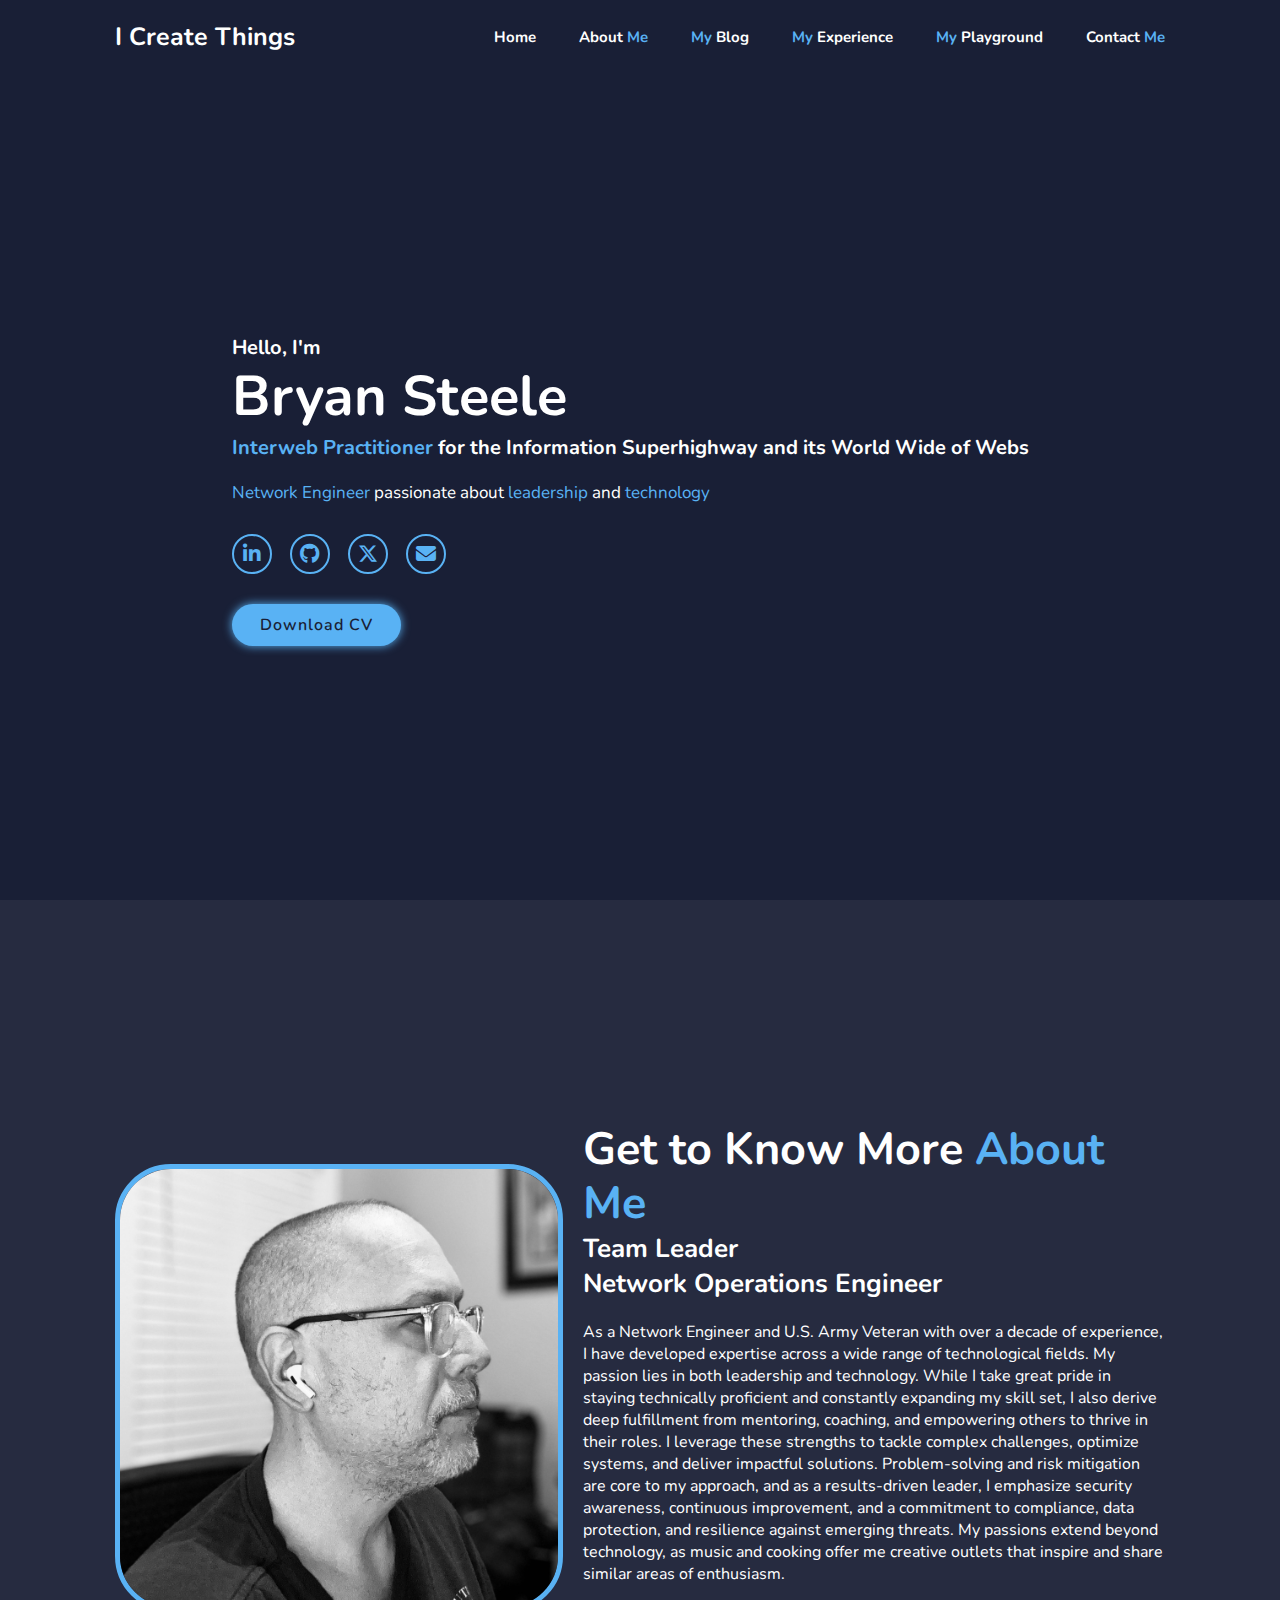
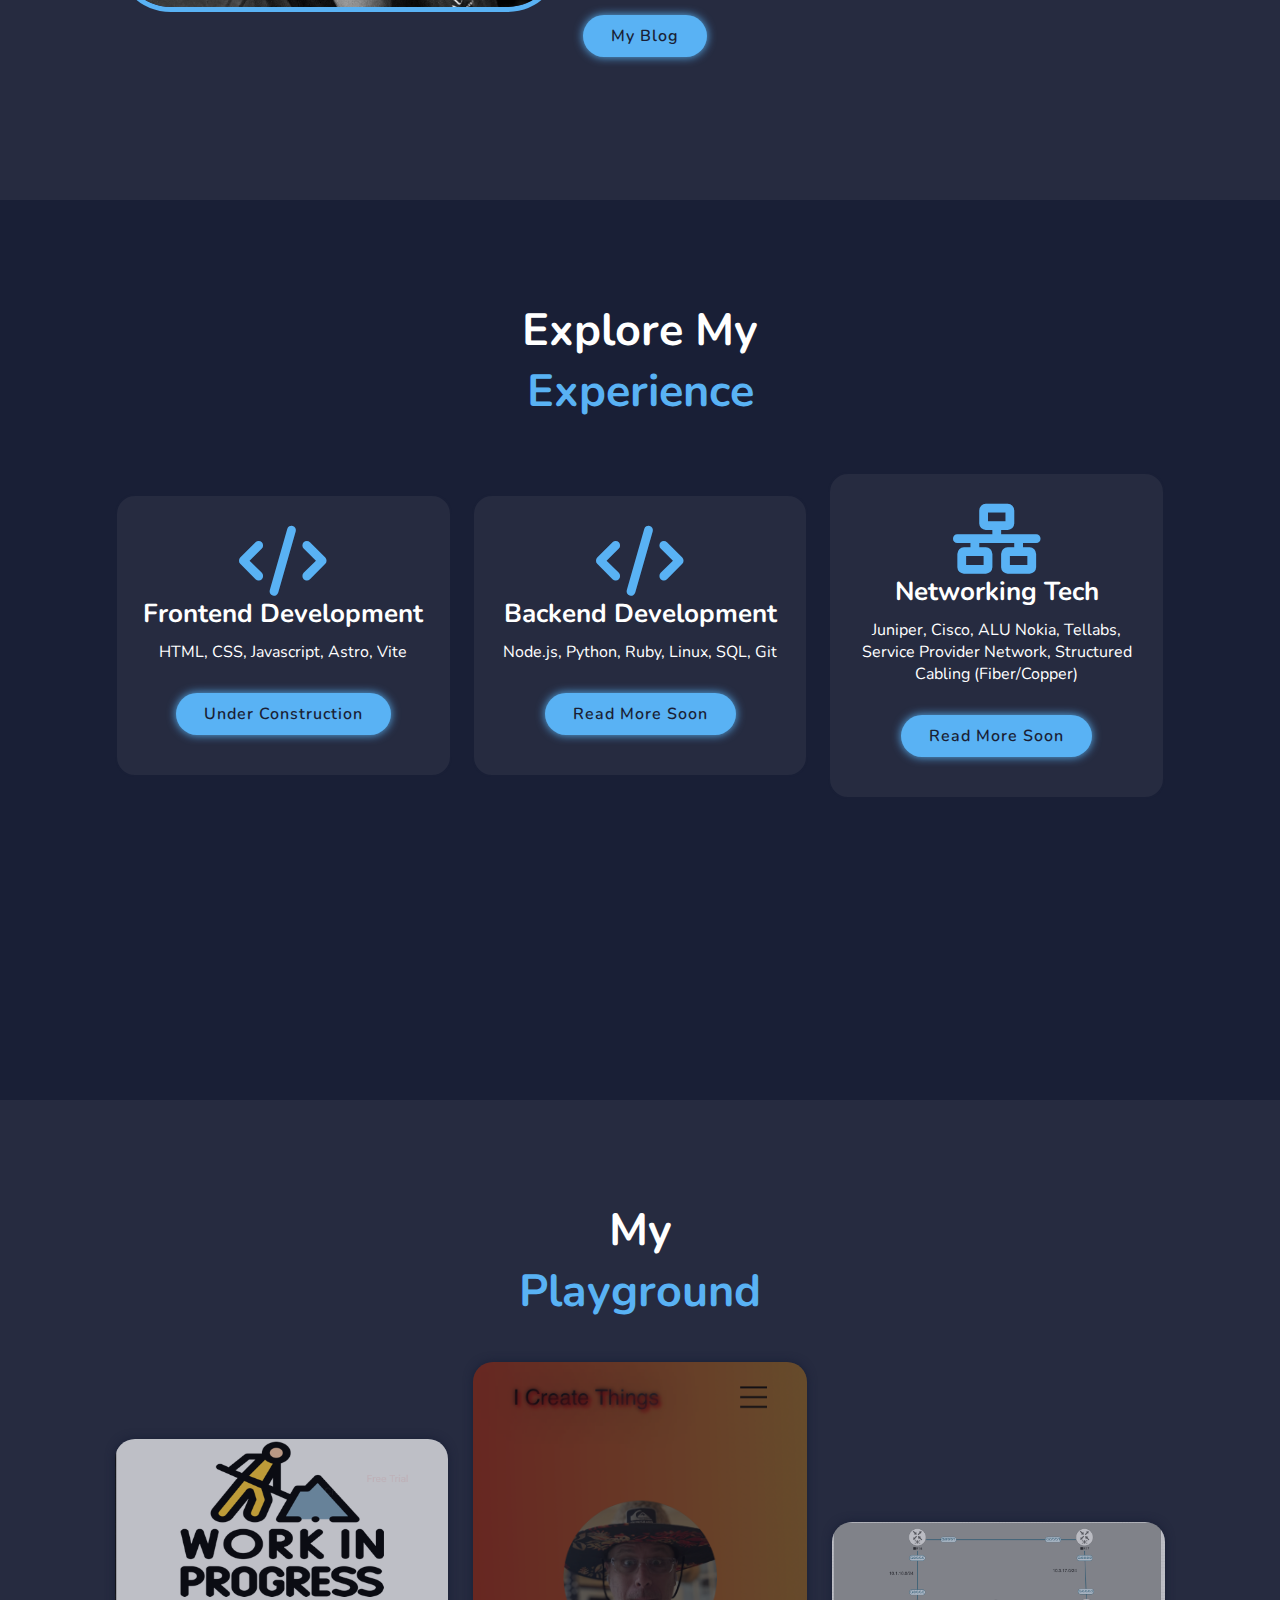
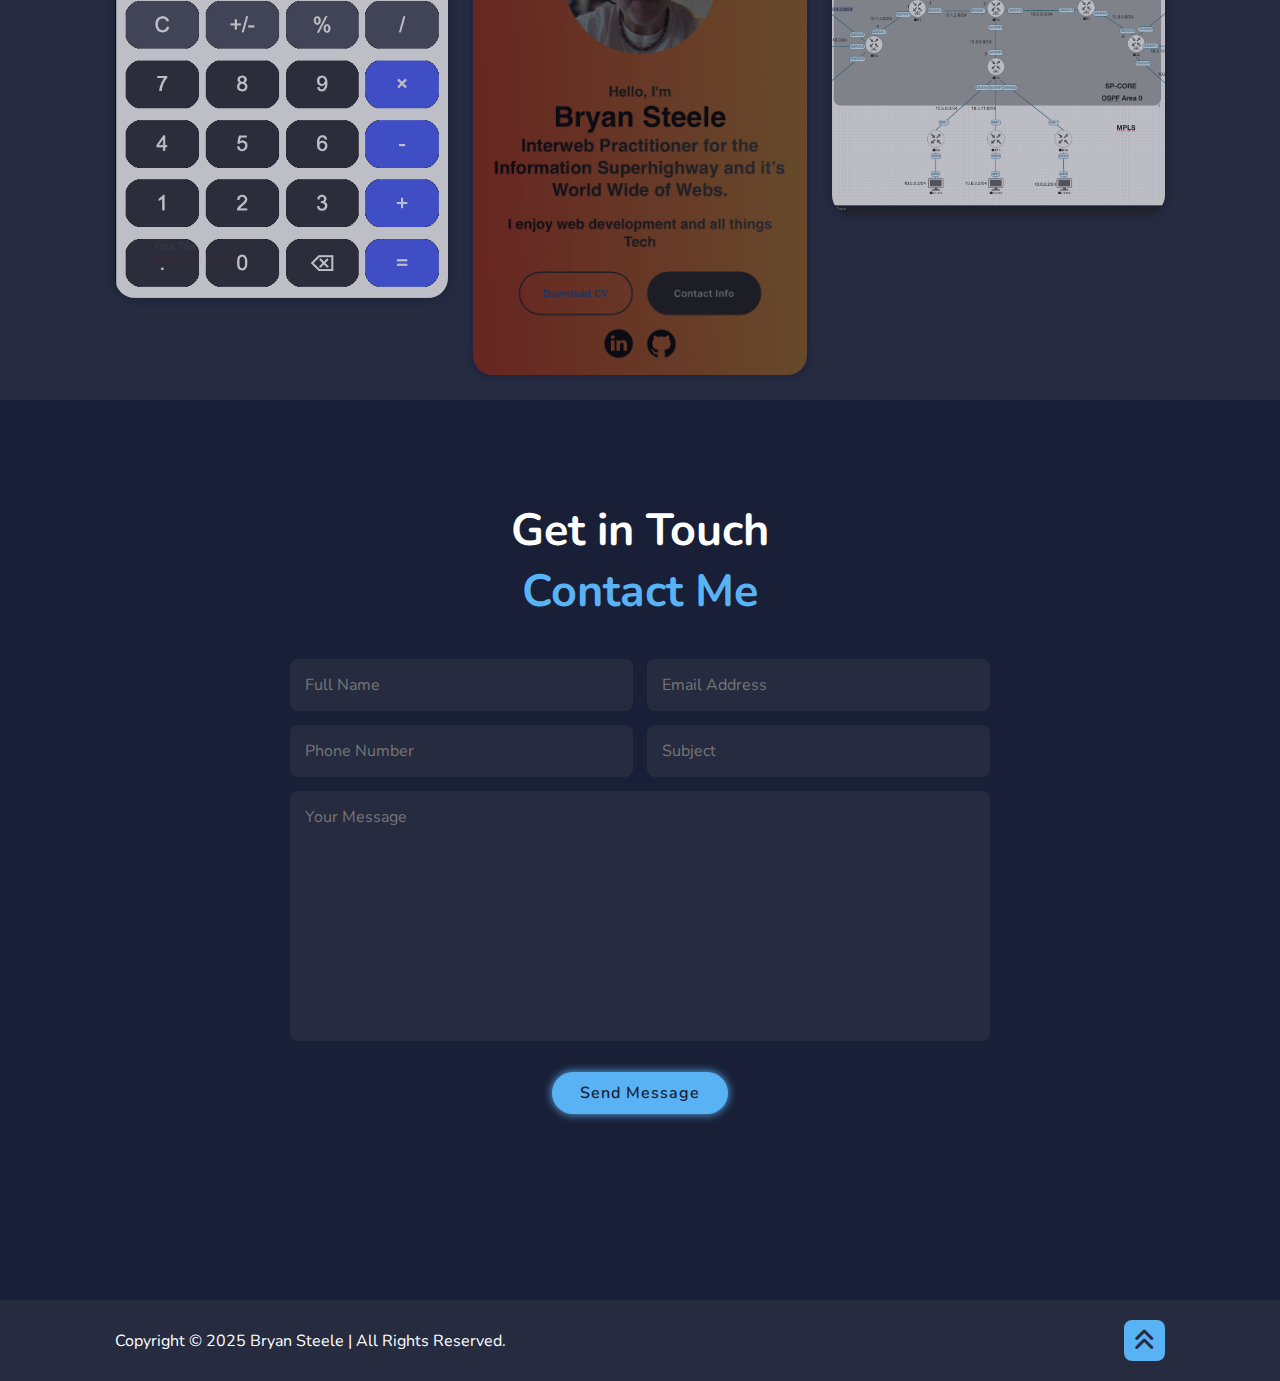
==== index.html @ 6d7fb59b "*" ====
<!DOCTYPE html>
<html lang="en">
  <head>
    <meta charset="UTF-8" />
    <meta name="viewport" content="width=device-width, initial-scale=1.0" />
    <title>Bryan Steele's Website</title>
    <link rel="stylesheet" href="style.css" />
    <link rel="stylesheet" href="https://cdnjs.cloudflare.com/ajax/libs/font-awesome/6.7.2/css/all.min.css" integrity="sha512-Evv84Mr4kqVGRNSgIGL/F/aIDqQb7xQ2vcrdIwxfjThSH8CSR7PBEakCr51Ck+w+/U6swU2Im1vVX0SVk9ABhg==" crossorigin="anonymous" referrerpolicy="no-referrer" />
  </head>

  <body>
    <!-- HEADER SECTION -->
    <header class="header">
      <a href="#" class="logo">I Create Things</a>

      <i class="fa-solid fa-bars" id="menu-icon"></i>

      <nav class="navbar">
        <a href="#home" class="active">Home</a>
        <a href="#about">About <span>Me</span></a>
        <a href="https://brysteele.com/blog"><span>My</span> Blog</a>
        <a href="#experience"><span>My</span> Experience</a>
        <a href="#project"><span>My</span> Playground</a>
        <a href="#contact">Contact <span>Me</span></a>
      </nav>
    </header>

    <!-- HOME SECTION DESIGN -->
    <section class="home" id="home">
      <div class="home-content">
        <h3>Hello, I'm</h3>
        <h1>Bryan Steele</h1>
        <h3><span>Interweb Practitioner</span> for the Information Superhighway and its World Wide of Webs</h3>
        <p>
          <span>Network Engineer</span> passionate about <span>leadership</span> and <span>technology</span
          ><!--, with a deep appreciation for <span class="multiple-text"></span>-->
        </p>

        <div class="social-media">
          <a href="https://www.linkedin.com/in/iambryansteele/"><i class="fa-brands fa-linkedin-in"></i></a>
          <a href="https://github.com/bryansteele/"><i class="fa-brands fa-github"></i></a>
          <a href="https://x.com/iambryansteele"><i class="fa-brands fa-x-twitter"></i></a>
          <a href="mailto:hello@brysteele.com"><i class="fa-solid fa-envelope"></i></a>
        </div>
        <a href="https://bryan2cv.netlify.app/assets/cv.pdf" class="btn" target="Bryan's Resume PDF">Download CV</a>
      </div>

      <div class="home-img">
        <img src="/assets/profile-pic.png" alt="" />
      </div>
    </section>

    <!-- ABOUT SECTION DESIGN -->
    <section class="about" id="about">
      <div class="about-img">
        <img src="/assets/about-pic.png" alt="" />
      </div>

      <div class="about-content">
        <h2 class="heading">Get to Know More <span>About Me</span></h2>
        <h3>Team Leader<br />Network Operations Engineer</h3>
        <p>As a Network Engineer and U.S. Army Veteran with over a decade of experience, I have developed expertise across a wide range of technological fields. My passion lies in both leadership and technology. While I take great pride in staying technically proficient and constantly expanding my skill set, I also derive deep fulfillment from mentoring, coaching, and empowering others to thrive in their roles. I leverage these strengths to tackle complex challenges, optimize systems, and deliver impactful solutions. Problem-solving and risk mitigation are core to my approach, and as a results-driven leader, I emphasize security awareness, continuous improvement, and a commitment to compliance, data protection, and resilience against emerging threats. My passions extend beyond technology, as music and cooking offer me creative outlets that inspire and share similar areas of enthusiasm.</p>
        <a href="https://brysteele.com/blog" target="b" class="btn">My Blog</a>
      </div>
    </section>

    <!-- EXPERIENCE SECTION -->
    <section class="experience" id="experience">
      <h2 class="heading">Explore My<br /><span>Experience</span></h2>

      <div class="experience-container">
        <div class="experience-box">
          <i class="fa-solid fa-code"></i>
          <h3>Frontend Development</h3>
          <p>HTML, CSS, Javascript, Astro, Vite</p>
          <a href="/pages/frontend.html" class="btn">Under Construction</a>
        </div>

        <div class="experience-box">
          <i class="fa-solid fa-code"></i>
          <h3>Backend Development</h3>
          <p>Node.js, Python, Ruby, Linux, SQL, Git</p>
          <a href="#" class="btn">Read More Soon</a>
        </div>

        <div class="experience-box">
          <i class="fa-solid fa-network-wired"></i>
          <h3>Networking Tech</h3>
          <p>Juniper, Cisco, ALU Nokia, Tellabs, Service Provider Network, Structured Cabling (Fiber/Copper)</p>
          <a href="https://www.linkedin.com/posts/iambryansteele_eveng-cisco-asr9k-activity-7298929834230009856-swyP?utm_source=share&utm_medium=member_desktop&rcm=ACoAACqLrXEBtkIvbQt96j1Z019Lc42cj8vH5Dw" class="btn">Read More Soon</a>
        </div>
      </div>
    </section>

    <!-- PROJECTS SECTION -->
    <section class="project" id="project">
      <h2 class="heading">My<br /><span>Playground</span></h2>

      <div class="project-container">
        <div class="project-box">
          <img src="/assets/project-1.png" alt="" />
          <div class="project-layer">
            <h4>Calculator</h4>
            <p><br />LIVE DEMO<br />Work is still in progress</p>
            <a href="https://bryanscalculator.netlify.app/" target="_blank"><i class="fa-solid fa-arrow-up-right-from-square"></i></a>
            <p><br />GITHUB</p>
            <a href="https://github.com/bryansteele/calculator" target="_blank"><i class="fa-solid fa-arrow-up-right-from-square"></i></a>
          </div>
        </div>

        <div class="project-box">
          <img src="/assets/project-2.png" alt="" />
          <div class="project-layer">
            <h4>Security Audit</h4>
            <p><br />Ficticious Toy Company</p>
            <!-- <a href="https://steeleportfolioexample.netlify.app/" target="_blank"><i class="fa-solid fa-arrow-up-right-from-square"></i></a> -->
            <p><br />GITHUB</p>
            <a href="https://github.com/bryansteele/security-audit-ficticious-company" target="_blank"><i class="fa-solid fa-arrow-up-right-from-square"></i></a>
          </div>
        </div>

        <div class="project-box">
          <img src="/assets/mpls.png" alt="" />
          <div class="project-layer">
            <h4>MPLS LAB</h4>
            <p><br />Building a Service Provider MPLS Lab with EVE-NG<br />BGP, MPLS, LDP, VPN, VRF <br />Cisco ASR9k, IOS-XR, Juniper MX</p>
            <!-- <a href="https://bryan2cv.netlify.app" target="_blank"><i class="fa-solid fa-arrow-up-right-from-square"></i></a> -->
            <p><br />Follow Progress on Linkedin</p>
            <a href="https://www.linkedin.com/posts/iambryansteele_eveng-cisco-asr9k-activity-7298929834230009856-swyP?utm_source=share&utm_medium=member_desktop&rcm=ACoAACqLrXEBtkIvbQt96j1Z019Lc42cj8vH5Dw" target="_blank"><i class="fa-solid fa-arrow-up-right-from-square"></i></a>
          </div>
        </div>
      </div>
    </section>

    <!-- CONTACT SECTION -->
    <section class="contact" id="contact">
      <h2 class="heading">Get in Touch<br /><span>Contact Me</span></h2>

      <form action="https://formsubmit.co/hello@brysteele.com" method="POST" enctype="multipart/form-data">
        <div class="input-box">
          <input type="text" name="name" placeholder="Full Name" required />
          <input type="email" name="email" placeholder="Email Address" required />
        </div>

        <div class="input-box">
          <input type="text" pattern="[0-9]+([-\,][0-9]+)?" name="number" placeholder="Phone Number" />
          <input type="text" name="_subject" placeholder="Subject" />
        </div>

        <input type="hidden" name="_template" value="table" />
        <input type="hidden" name="_next" value="https://brysteele.com/pages/thank-you.html" />
        <textarea type="text" name="message" id="" cols="30" rows="10" placeholder="Your Message"></textarea>
        <input type="submit" value="Send Message" class="btn" />
      </form>
    </section>

    <!-- FOOTER SECTION -->
    <footer class="footer">
      <div class="footer-text">
        <p>Copyright &copy; 2025 Bryan Steele | All Rights Reserved.</p>
      </div>

      <div class="footer-iconTop">
        <a href="#home"><i class="fa-solid fa-angles-up"></i></a>
      </div>
    </footer>

    <!-- SCROLL REVEAL -->
    <script src="https://unpkg.com/scrollreveal"></script>

    <!-- TYPED JS -->
    <script src="https://unpkg.com/typed.js@2.1.0/dist/typed.umd.js"></script>

    <!-- JS -->
    <script src="script.js"></script>
  </body>
</html>
---- style.css ----
@import url('https://fonts.googleapis.com/css2?family=Nunito:ital,wght@0,200..1000;1,200..1000&display=swap');

* {
  margin: 0;
  padding: 0;
  box-sizing: border-box;
  text-decoration: none;
  border: none;
  outline: none;
  scroll-behavior: smooth;
  font-family: 'Nunito', sans-serif;
}

:root {
  --bg-color: #191f36;
  --snd-bg-color: #262b40;
  --text-color: #fff;
  --main-color: #59b2f4;
}

html {
  font-size: 62.5%;
  overflow-x: hidden;
}

body {
  background: var(--bg-color);
  color: var(--text-color);
}

section {
  min-height: 100vh;
  padding: 10rem 9% 2rem;
}

.header {
  position: fixed;
  top: 0;
  left: 0;
  width: 100%;
  padding: 2rem 9%;
  background: var(--bg-color);
  display: flex;
  justify-content: space-between;
  align-items: center;
  z-index: 100;
}

.logo {
  font-size: 2.5rem;
  color: var(--text-color);
  font-weight: 700;
  cursor: default;
}

.navbar a {
  font-size: 1.5rem;
  color: var(--text-color);
  margin-left: 4rem;
  font-weight: 700;
}

.navbar a:hover,
.navbar a:focus-visible,
.navbar a.active {
  color: var(--text-color);
}

#menu-icon {
  font-size: 3.6rem;
  color: var(--text-color);
  display: none;
}

.home {
  display: flex;
  justify-content: center;
  align-items: center;
}

.home-content h1 {
  font-size: 5.6rem;
  font-weight: 700;
  line-height: 1.3;
}

.home-content h3 {
  font-size: 2rem;
  font-weight: 700;
  padding-right: 2rem;
}

.home-content h3:nth-of-type(2) {
  margin-bottom: 2rem;
}

span {
  color: var(--main-color);
}

.home-img img {
  width: 25vw;
  border-radius: 50%;
  animation: floatImage 4s ease-in-out infinite;
}

@keyframes floatImage {
  0% {
    transform: translateY(0);
  }
  50% {
    transform: translateY(-2.4rem);
  }
  100% {
    transform: translateY(0);
  }
}

.home-content p {
  font-size: 1.7rem;
}

.social-media a {
  display: inline-flex;
  justify-content: center;
  align-items: center;
  width: 4rem;
  height: 4rem;
  background: transparent;
  border: 0.2rem solid var(--main-color);
  border-radius: 50%;
  font-size: 2rem;
  color: var(--main-color);
  margin: 3rem 1.5rem 3rem 0;
  transition: 0.5s ease;
}

.social-media a:hover,
.social-media a:focus-visible {
  background: var(--main-color);
  color: var(--snd-bg-color);
  box-shadow: 0 0 1rem var(--main-color);
}

.btn {
  display: inline-block;
  padding: 1rem 2.8rem;
  background: var(--main-color);
  border-radius: 4rem;
  box-shadow: 0 0 1rem var(--main-color);
  font-size: 1.6rem;
  color: var(--bg-color);
  letter-spacing: 0.1rem;
  font-weight: 600;
  transition: 0.5s ease;
}

.btn:hover,
.btn:focus-visible {
  box-shadow: none;
}

.about {
  display: flex;
  justify-content: center;
  align-items: center;
  gap: 2rem;
  background: var(--snd-bg-color);
}

.about-img img {
  width: 35vw;
  border-radius: 12.5%;
  border: 5px solid var(--main-color);
}

.heading {
  text-align: center;
  font-size: 4.5rem;
}

.about-content h2 {
  text-align: left;
  line-height: 1.2;
}

.about-content h3 {
  font-size: 2.6rem;
}

.about-content p {
  font-size: 1.6rem;
  margin: 2rem 0 3rem;
}

.experience h2 {
  margin-bottom: 5rem;
}

.experience-container {
  display: flex;
  justify-content: center;
  align-items: center;
  flex-wrap: wrap;
  gap: 2rem;
}

.experience-container .experience-box {
  flex: 1 1 30rem;
  background: var(--snd-bg-color);
  padding: 3rem 2rem 4rem;
  border-radius: 2rem;
  text-align: center;
  border: 0.2rem solid var(--bg-color);
  transition: 0.5s ease;
}

.experience-container .experience-box:hover,
.experience-container .experience-box:focus-visible {
  border-color: var(--main-color);
  transform: scale(1.02);
}

.experience-box i {
  font-size: 7rem;
  color: var(--main-color);
}

.experience-box h3 {
  font-size: 2.6rem;
}

.experience-box p {
  font-size: 1.6rem;
  margin: 1rem 0 3rem;
}

.project {
  background: var(--snd-bg-color);
}

.project h2 {
  margin-bottom: 4rem;
}

.project-container {
  display: grid;
  grid-template-columns: repeat(3, 1fr);
  align-items: center;
  gap: 2.5rem;
}

.project-container .project-box {
  position: relative;
  border-radius: 2rem;
  box-shadow: 0 0 1rem var(--bg-color);
  overflow: hidden;
  display: flex;
}

.project-box img {
  width: 100%;
  transition: 0.5s ease;
  opacity: 0.7;
}

.project-box:hover img,
.project-box:focus-visible img {
  transform: scale(1.1);
}

.project-box .project-layer {
  position: absolute;
  bottom: 0;
  left: 0;
  width: 100%;
  height: 100%;
  background: linear-gradient(rgba(0, 0, 0, 0.1), var(--main-color));
  display: flex;
  justify-content: center;
  align-items: center;
  flex-direction: column;
  text-align: center;
  padding: 0 4rem;
  transform: translateY(100%);
  transition: 0.5s ease;
}

.project-box:hover .project-layer,
.project-box:focus-visible .project-layer {
  transform: translateY(0);
}

.project-layer h4 {
  font-size: 3rem;
}

.project-layer p {
  font-size: 1.6rem;
  margin: 0.3rem 0 1rem;
}

.project-layer a {
  display: inline-flex;
  justify-content: center;
  align-items: center;
  width: 5rem;
  height: 5rem;
  background: var(--text-color);
  border-radius: 50%;
}

.project-layer a i {
  font-size: 2rem;
  color: var(--snd-bg-color);
}

.contact h2 {
  margin-bottom: 3rem;
}

.contact form {
  max-width: 70rem;
  margin: 1rem auto;
  text-align: center;
  margin-bottom: 3rem;
}

.contact form .input-box {
  display: flex;
  justify-content: space-between;
  flex-wrap: wrap;
}

.contact form .input-box input,
.contact form textarea {
  width: 100%;
  padding: 1.5rem;
  font-size: 1.6rem;
  color: var(--text-color);
  background: var(--snd-bg-color);
  border-radius: 0.8rem;
  margin: 0.7rem 0;
}

.contact form .input-box input {
  width: 49%;
}

.contact form textarea {
  resize: none;
}

.contact form .btn {
  margin-top: 2rem;
  cursor: pointer;
}

/* THANK YOU PAGE */
.thank-you {
  display: flex;
  justify-content: center;
  align-items: center;
  gap: 2rem;
  background: var(--snd-bg-color);
}

.thank-you-img img {
  width: 35vw;
  border-radius: 12.5%;
  border: 5px solid var(--main-color);
}

.thank-you-content h2 {
  text-align: left;
  line-height: 1.2;
}

.thank-you-content h3 {
  font-size: 2.6rem;
}

.thank-you-content p {
  font-size: 1.6rem;
  margin: 2rem 0 3rem;
}

.footer-2 {
  display: flex;
  justify-content: space-between;
  align-items: center;
  flex-wrap: wrap;
  padding: 2rem 9%;
  background: var(--bg-color);
}
/* ------------------------------------------- */

.footer {
  display: flex;
  justify-content: space-between;
  align-items: center;
  flex-wrap: wrap;
  padding: 2rem 9%;
  background: var(--snd-bg-color);
}

.footer-text {
  font-size: 1.6rem;
}

.footer-iconTop {
  display: inline-flex;
  justify-content: center;
  align-items: center;
  padding: 0.8rem 1rem;
  background: var(--main-color);
  border-radius: 0.8rem;
  transition: 0.5s ease;
}

.footer-iconTop a:hover,
.footer-iconTop a:focus-visible {
  box-shadow: 0 0 4rem var(--main-color);
}

.footer-iconTop a i {
  font-size: 2.4rem;
  color: var(--snd-bg-color);
}

/* BREAKPOINT */

@media (max-width: 1200px) {
  html {
    font-size: 55%;
  }
}

@media (max-width: 991px) {
  .header {
    padding: 2rem 3%;
  }

  section {
    padding: 10rem 3%;
  }

  .experience {
    padding: 7rem;
  }

  .project {
    padding-bottom: 7rem;
  }

  .contact {
    min-height: auto;
  }

  .footer {
    padding: 2rem 3%;
  }
}

@media (max-width: 768px) {
  #menu-icon {
    display: block;
  }

  .navbar {
    position: absolute;
    top: 100%;
    left: 0;
    width: 100%;
    padding: 1rem 3%;
    background: var(--bg-color);
    border-top: 0.1rem solid rgba(0, 0, 0, 0.2);
    box-shadow: 0 0.5rem 1rem rgba(0, 0, 0, 0.2);
    display: none;
  }

  .navbar.active {
    display: block;
  }

  .navbar a {
    display: block;
    font-size: 2rem;
    margin: 3rem 0;
  }

  .home {
    flex-direction: column;
  }

  .home-content h3 {
    font-size: 2.6rem;
  }

  .home-content h1 {
    font-size: 5rem;
  }

  .home-content {
    order: 2;
  }

  .home-img img {
    width: 90vw;
    margin-top: 4rem;
  }

  .about {
    flex-direction: column;
  }

  .about-img img {
    width: 90vw;
    margin-top: 4rem;
  }

  .experience h2 {
    margin-bottom: 3rem;
  }

  .project h2 {
    margin-bottom: 3rem;
  }

  .project-container {
    grid-template-columns: repeat(2, 1fr);
  }
}

@media (max-width: 617px) {
  .project-container {
    grid-template-columns: 1fr;
  }

  .home-img img {
    width: 80vw;
    margin-top: 8rem;
  }

  .about-img img {
    width: 100vw;
    margin-top: 4rem;
  }
}

@media (max-width: 450px) {
  html {
    font-size: 50%;
  }

  .contact form .input-box input {
    width: 100%;
  }
}
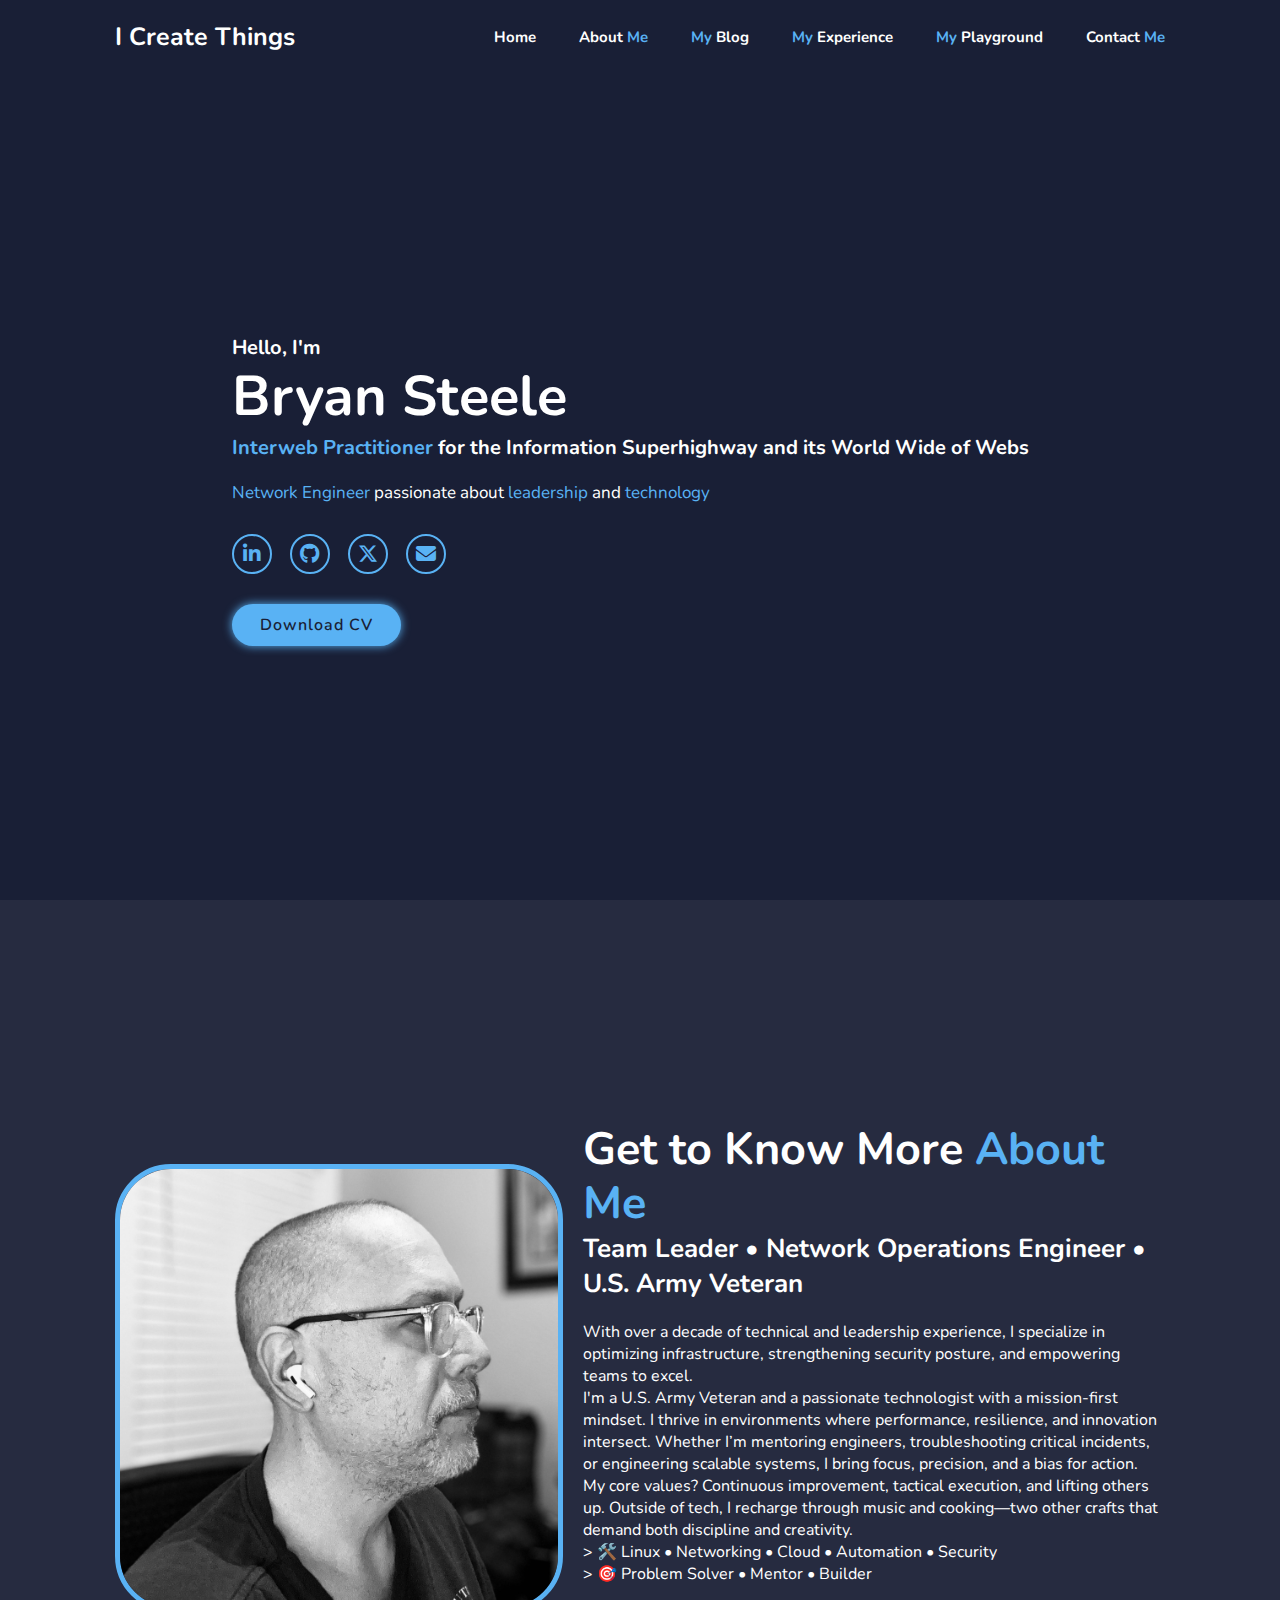
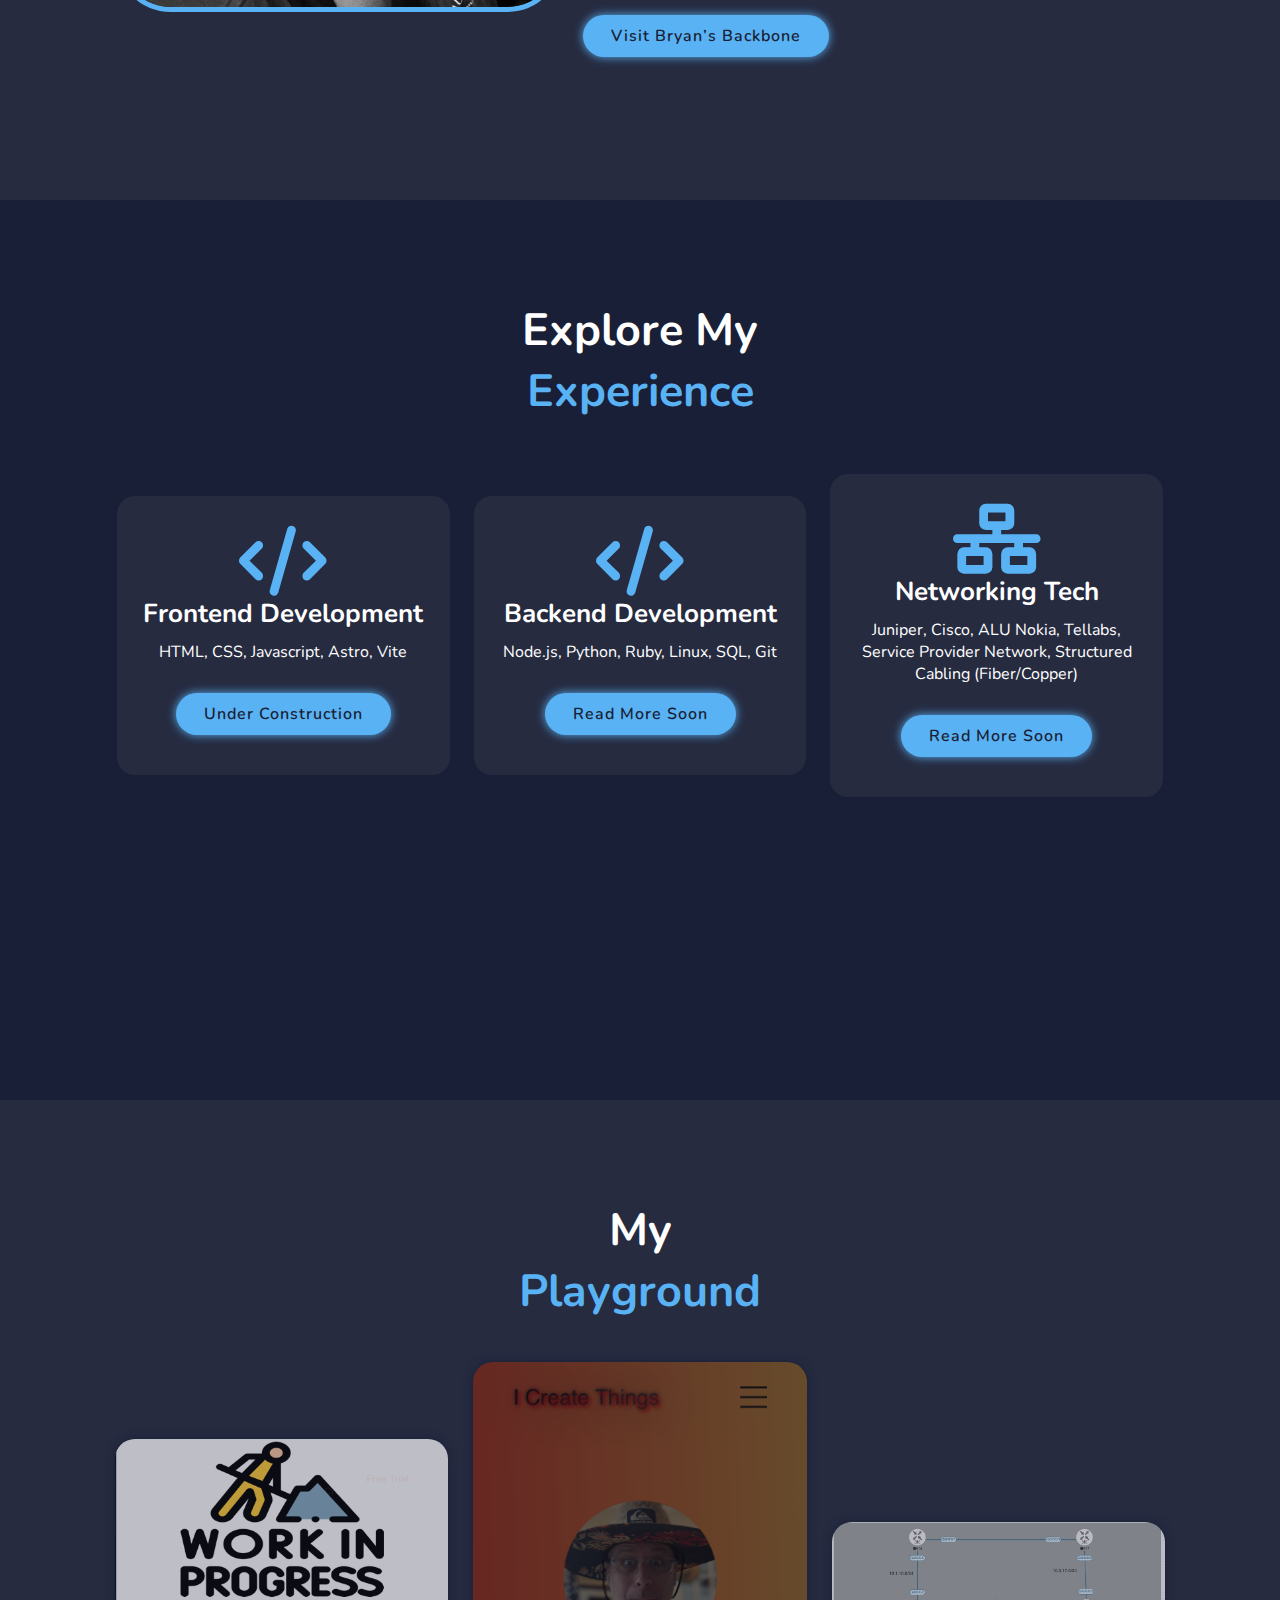
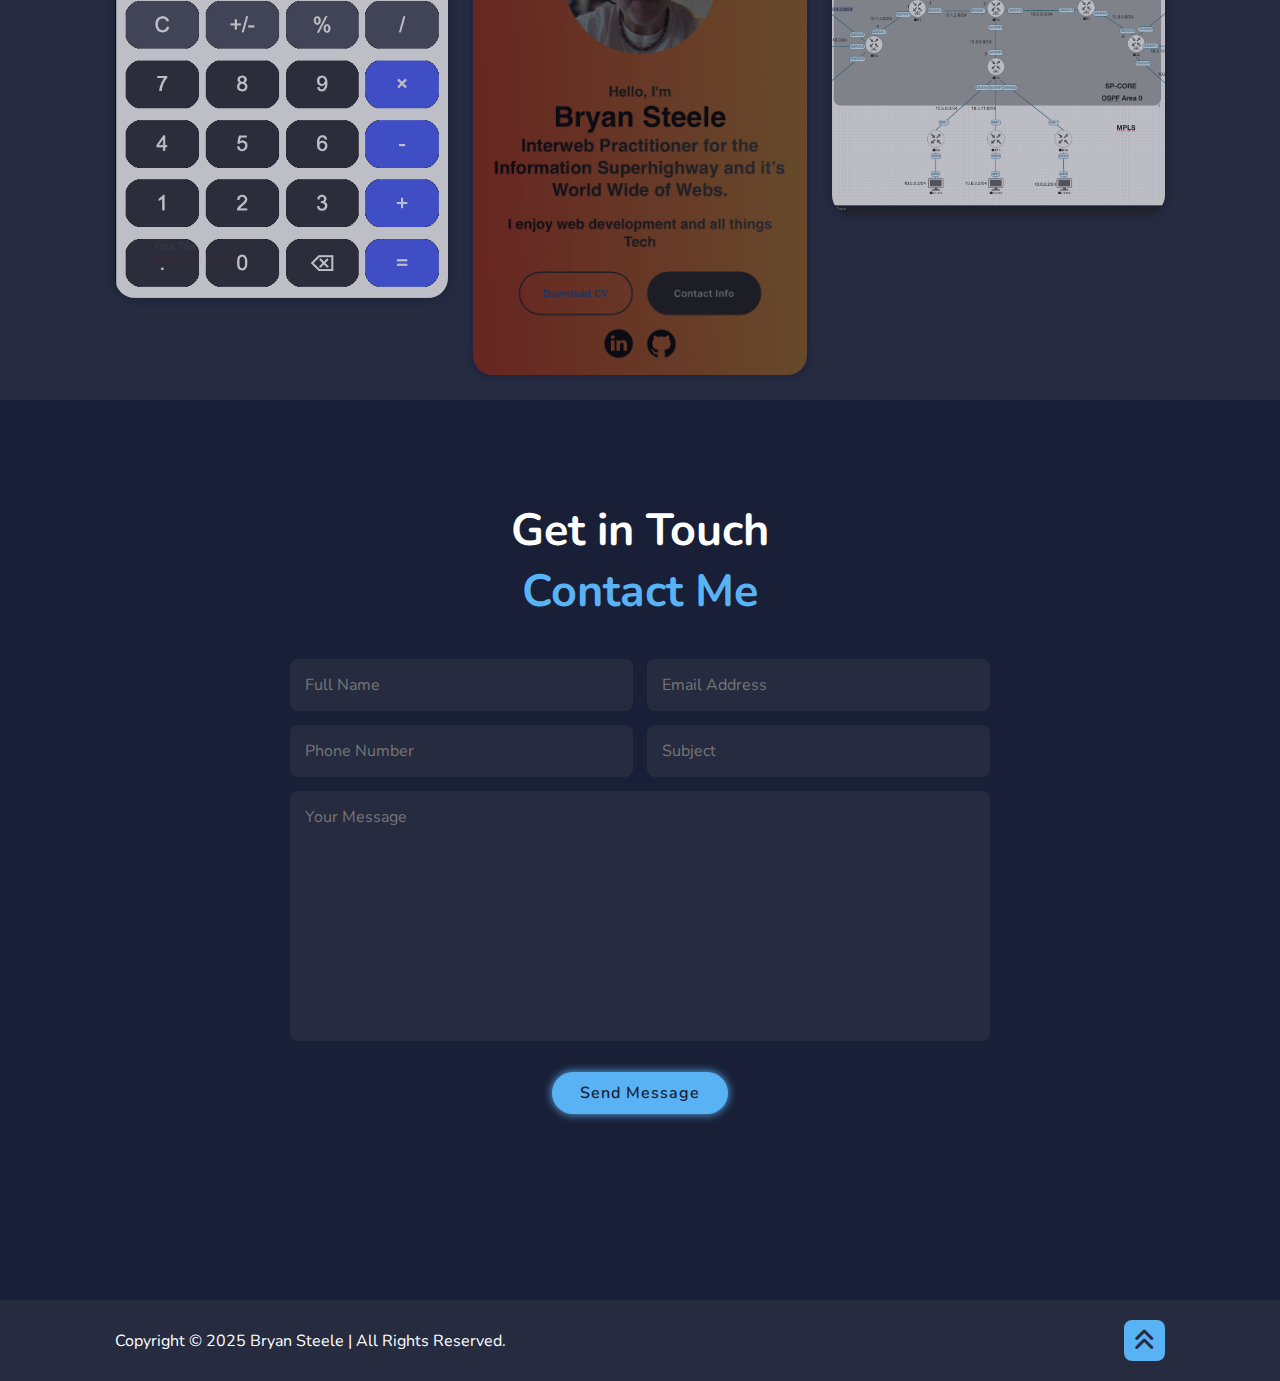
==== commit b664c2c9: "*" ====
--- a/index.html
+++ b/index.html
@@ -18,7 +18,7 @@
       <nav class="navbar">
         <a href="#home" class="active">Home</a>
         <a href="#about">About <span>Me</span></a>
-        <a href="https://brysteele.com/blog"><span>My</span> Blog</a>
+        <a href="https://blog.brysteele.com"><span>My</span> Blog</a>
         <a href="#experience"><span>My</span> Experience</a>
         <a href="#project"><span>My</span> Playground</a>
         <a href="#contact">Contact <span>Me</span></a>
@@ -58,9 +58,15 @@
 
       <div class="about-content">
         <h2 class="heading">Get to Know More <span>About Me</span></h2>
-        <h3>Team Leader<br />Network Operations Engineer</h3>
-        <p>As a Network Engineer and U.S. Army Veteran with over a decade of experience, I have developed expertise across a wide range of technological fields. My passion lies in both leadership and technology. While I take great pride in staying technically proficient and constantly expanding my skill set, I also derive deep fulfillment from mentoring, coaching, and empowering others to thrive in their roles. I leverage these strengths to tackle complex challenges, optimize systems, and deliver impactful solutions. Problem-solving and risk mitigation are core to my approach, and as a results-driven leader, I emphasize security awareness, continuous improvement, and a commitment to compliance, data protection, and resilience against emerging threats. My passions extend beyond technology, as music and cooking offer me creative outlets that inspire and share similar areas of enthusiasm.</p>
-        <a href="https://brysteele.com/blog" target="b" class="btn">My Blog</a>
+        <h3>Team Leader • Network Operations Engineer • U.S. Army Veteran</h3>
+        <p>
+          With over a decade of technical and leadership experience, I specialize in optimizing infrastructure, strengthening security posture, and empowering teams to excel. <br />
+          I'm a U.S. Army Veteran and a passionate technologist with a mission-first mindset. I thrive in environments where performance, resilience, and innovation intersect. Whether I’m mentoring engineers, troubleshooting critical incidents, or engineering scalable systems, I bring focus, precision, and a bias for action. <br />
+          My core values? Continuous improvement, tactical execution, and lifting others up. Outside of tech, I recharge through music and cooking—two other crafts that demand both discipline and creativity. <br />
+          > 🛠️ Linux • Networking • Cloud • Automation • Security <br />
+          > 🎯 Problem Solver • Mentor • Builder
+        </p>
+        <a href="https://blog.brysteele.com" target="b" class="btn">Visit Bryan’s Backbone</a>
       </div>
     </section>
 
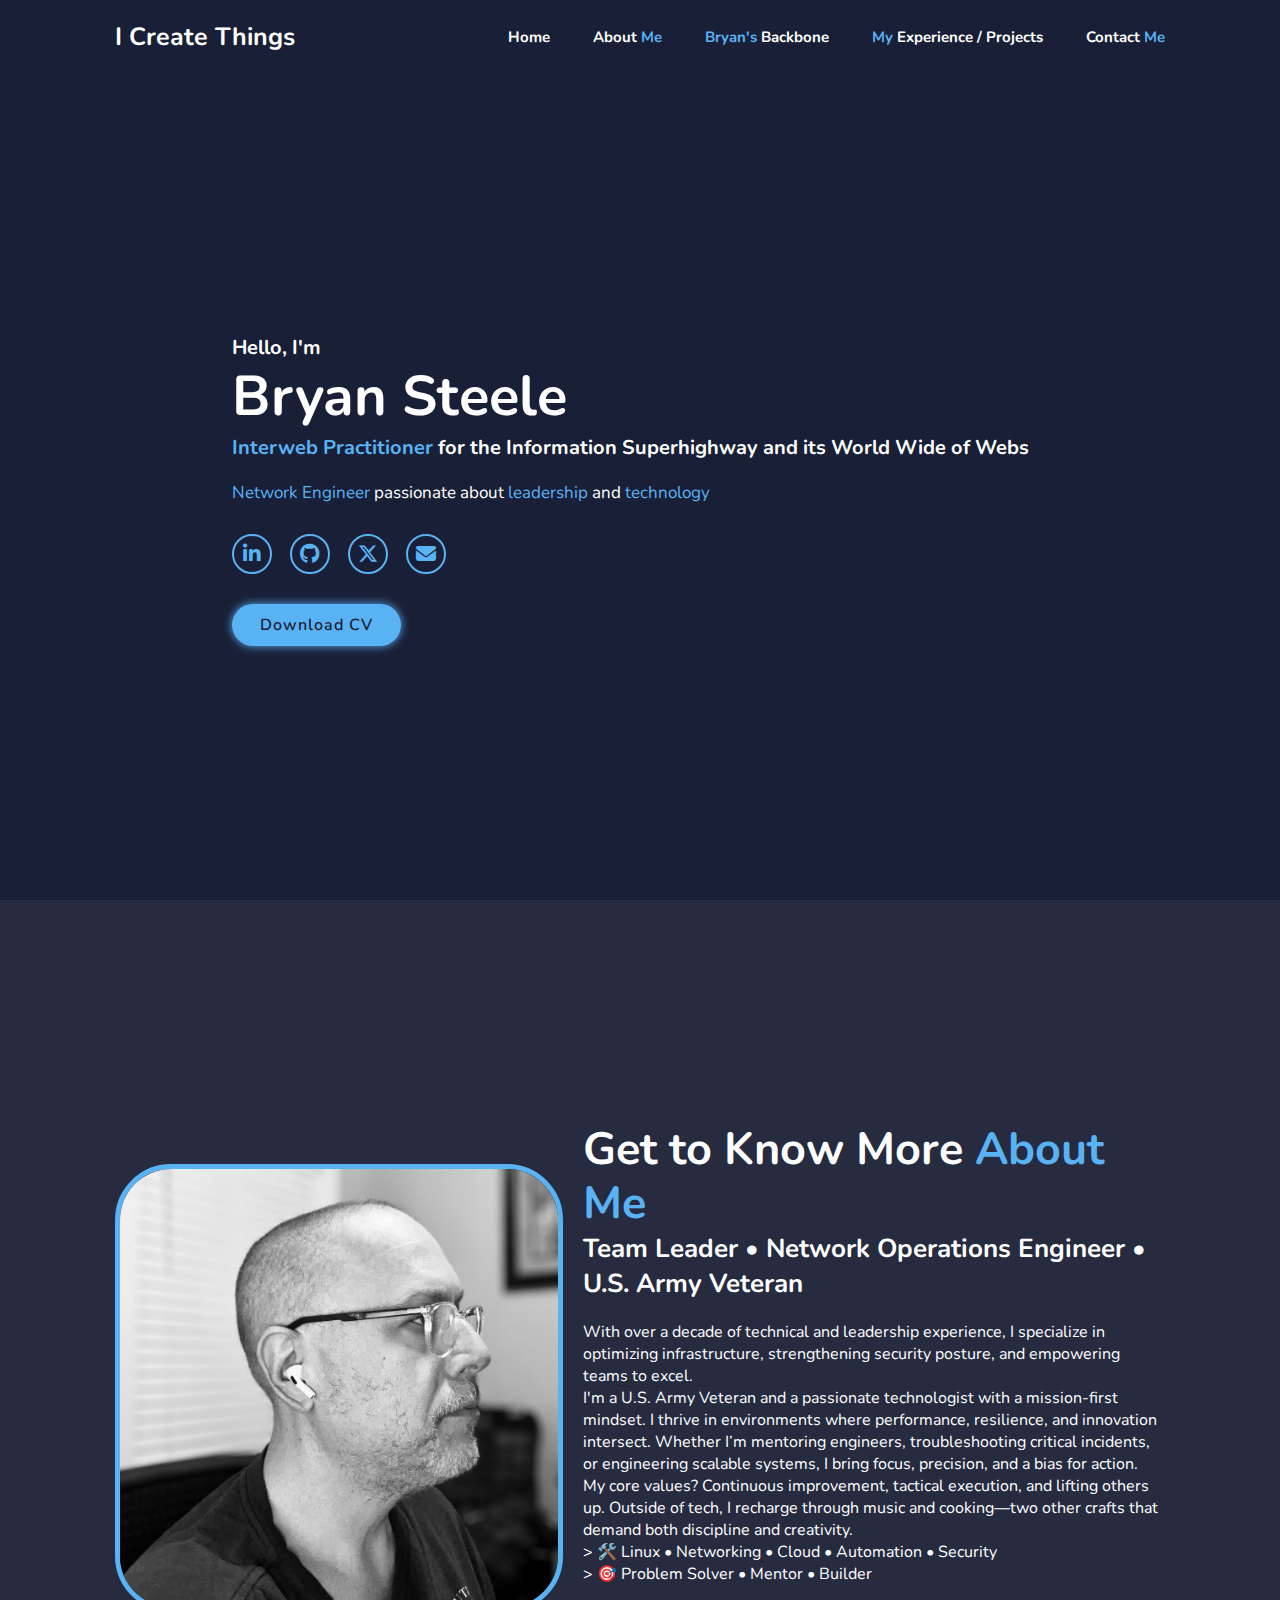
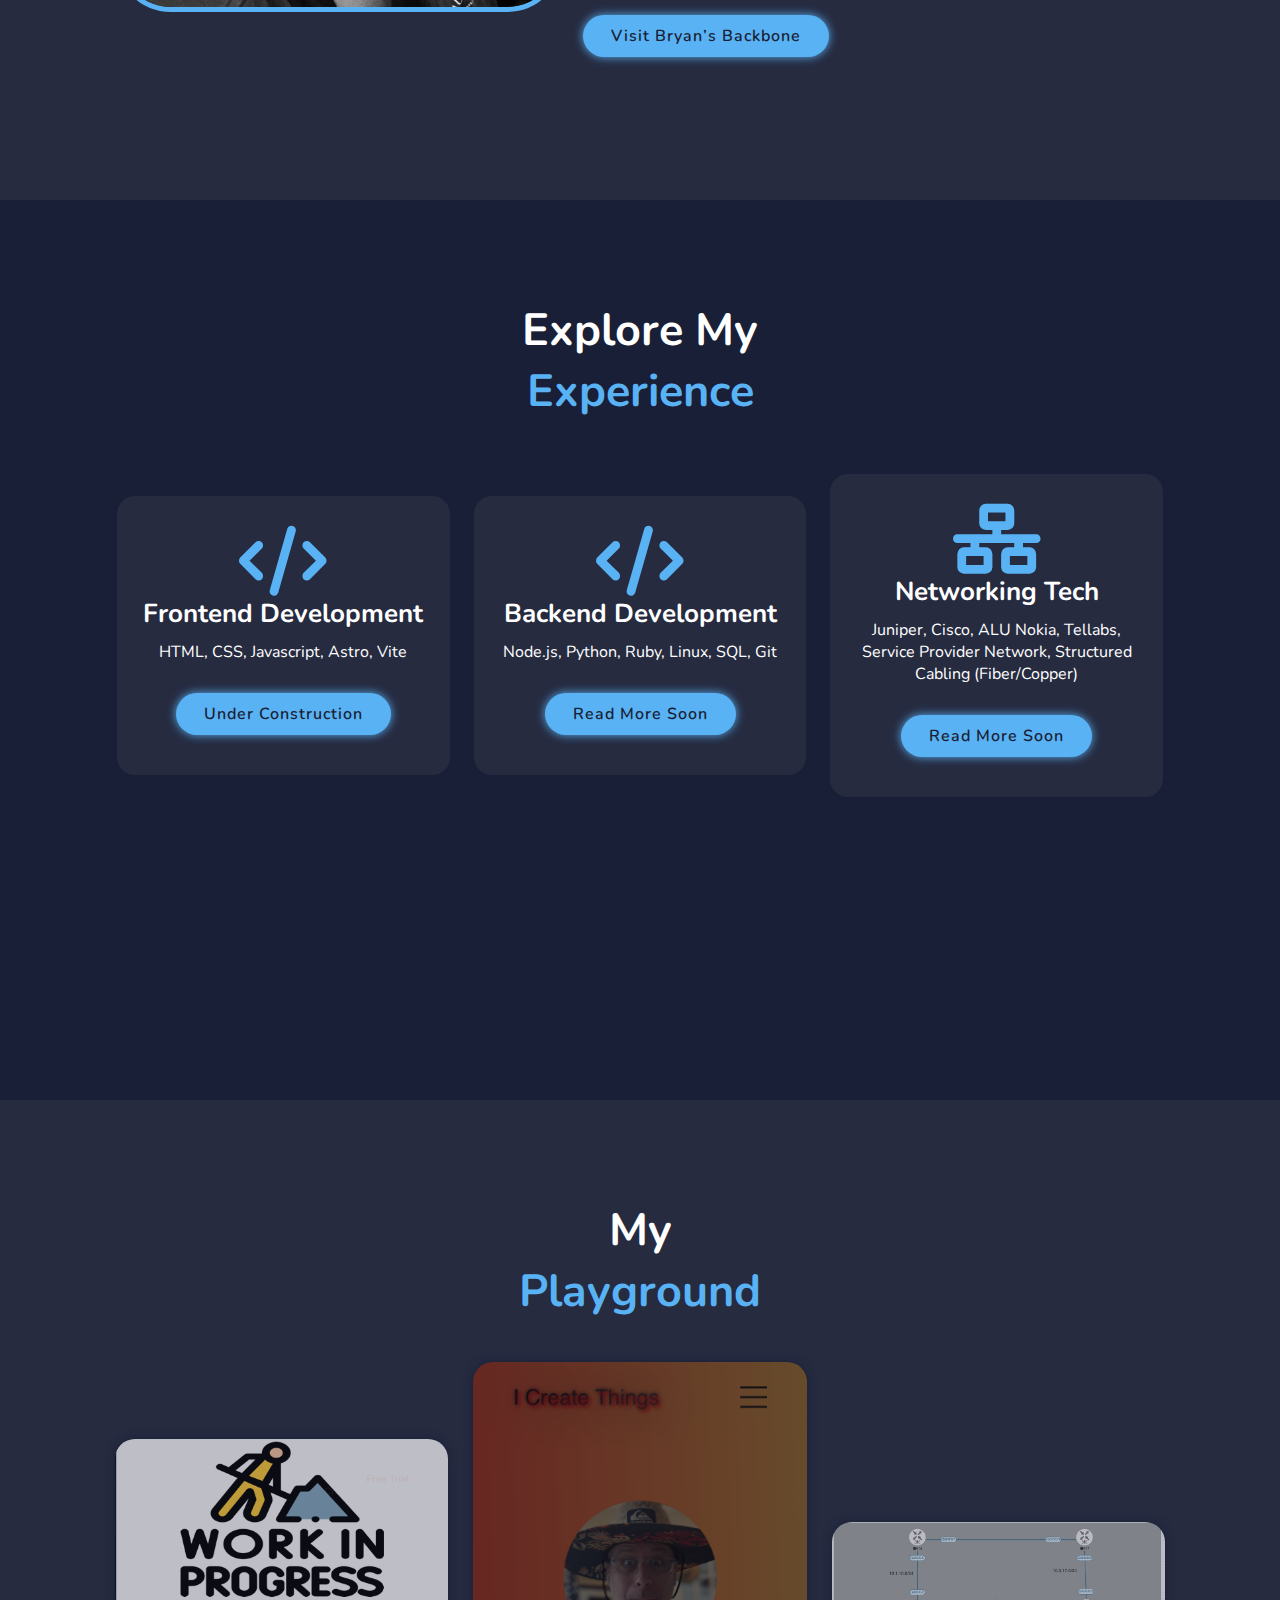
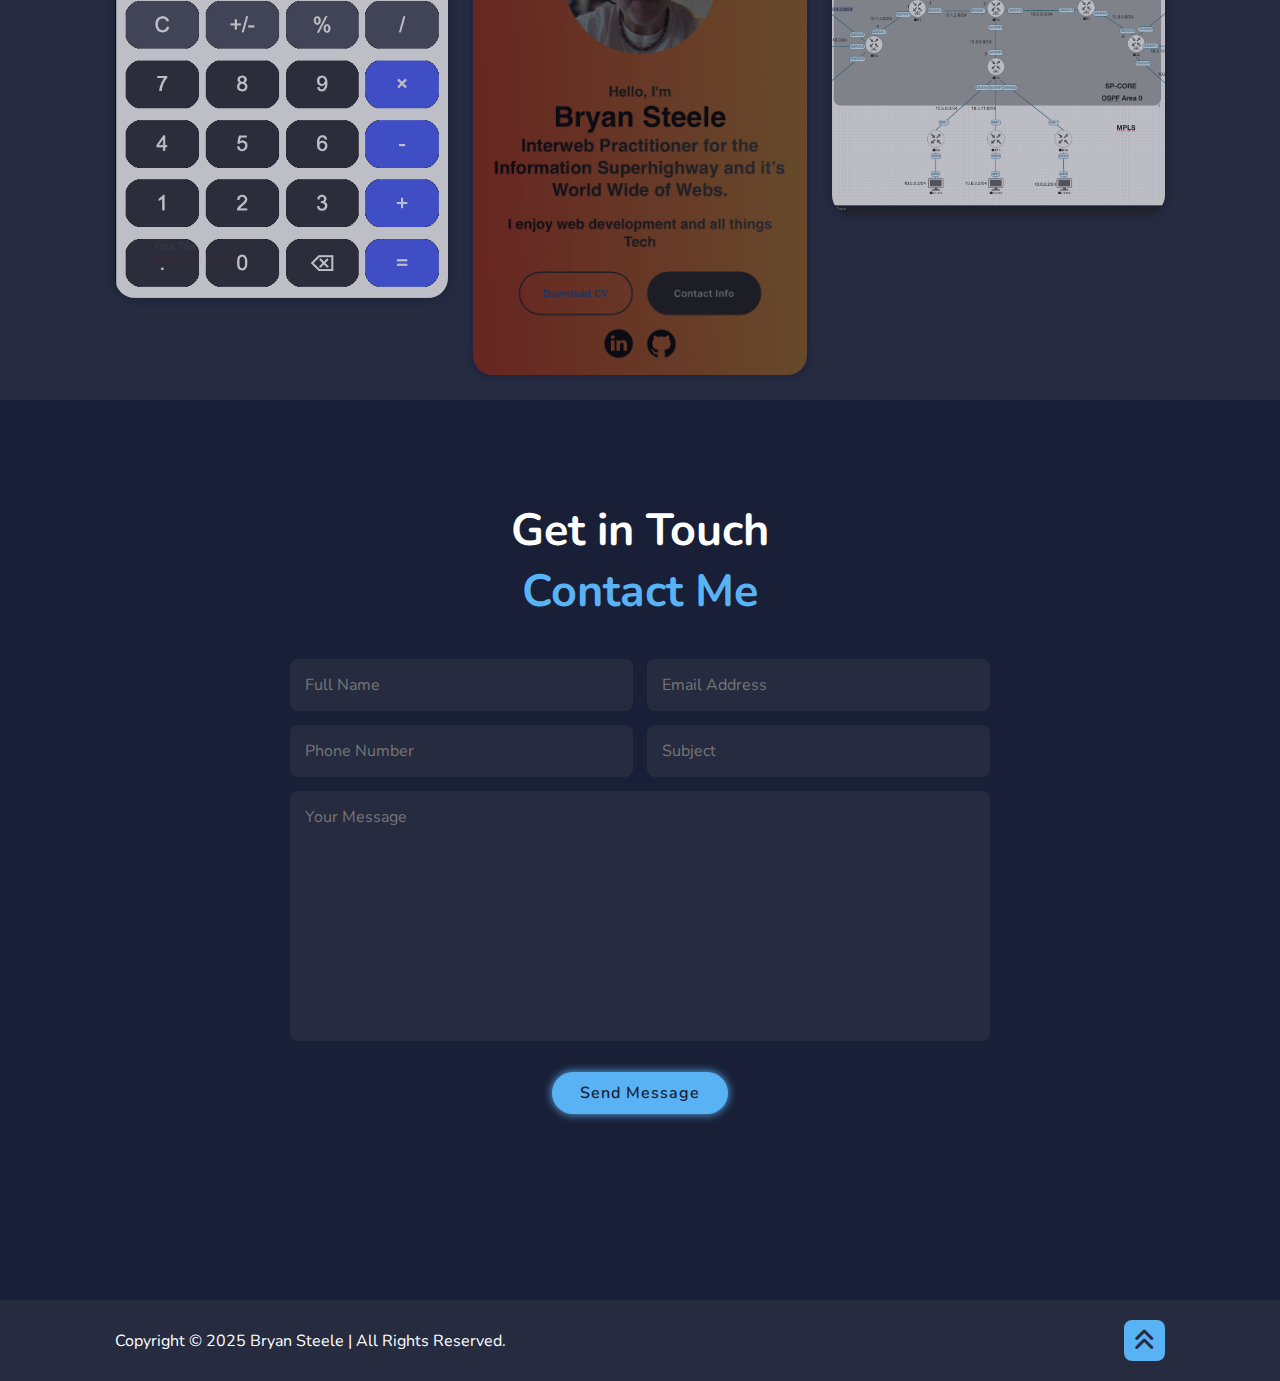
==== commit 161f9c35: "*" ====
--- a/index.html
+++ b/index.html
@@ -18,9 +18,11 @@
       <nav class="navbar">
         <a href="#home" class="active">Home</a>
         <a href="#about">About <span>Me</span></a>
-        <a href="https://blog.brysteele.com"><span>My</span> Blog</a>
-        <a href="#experience"><span>My</span> Experience</a>
-        <a href="#project"><span>My</span> Playground</a>
+        <a href="https://blog.brysteele.com"><span>Bryan's</span> Backbone</a>
+        
+        <a href="#experience"><span>My</span> Experience / Projects</a>
+
+
         <a href="#contact">Contact <span>Me</span></a>
       </nav>
     </header>
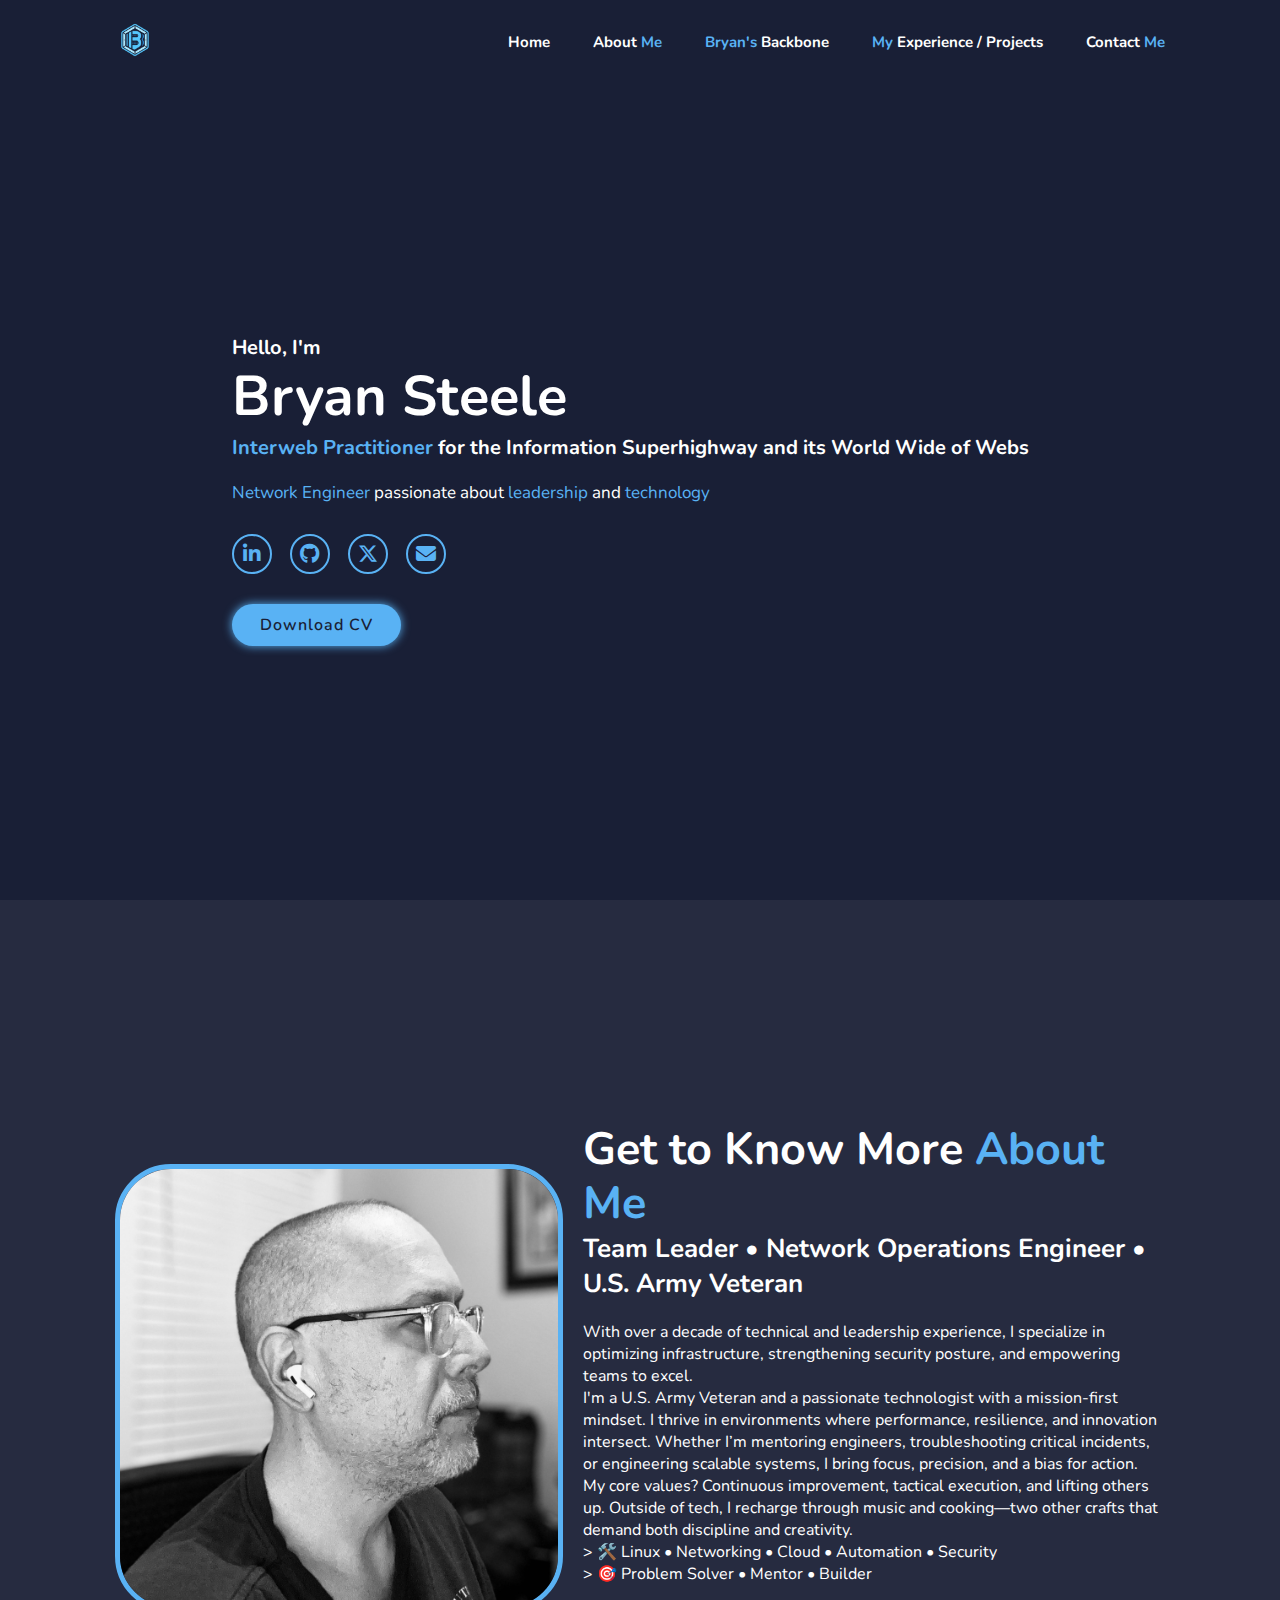
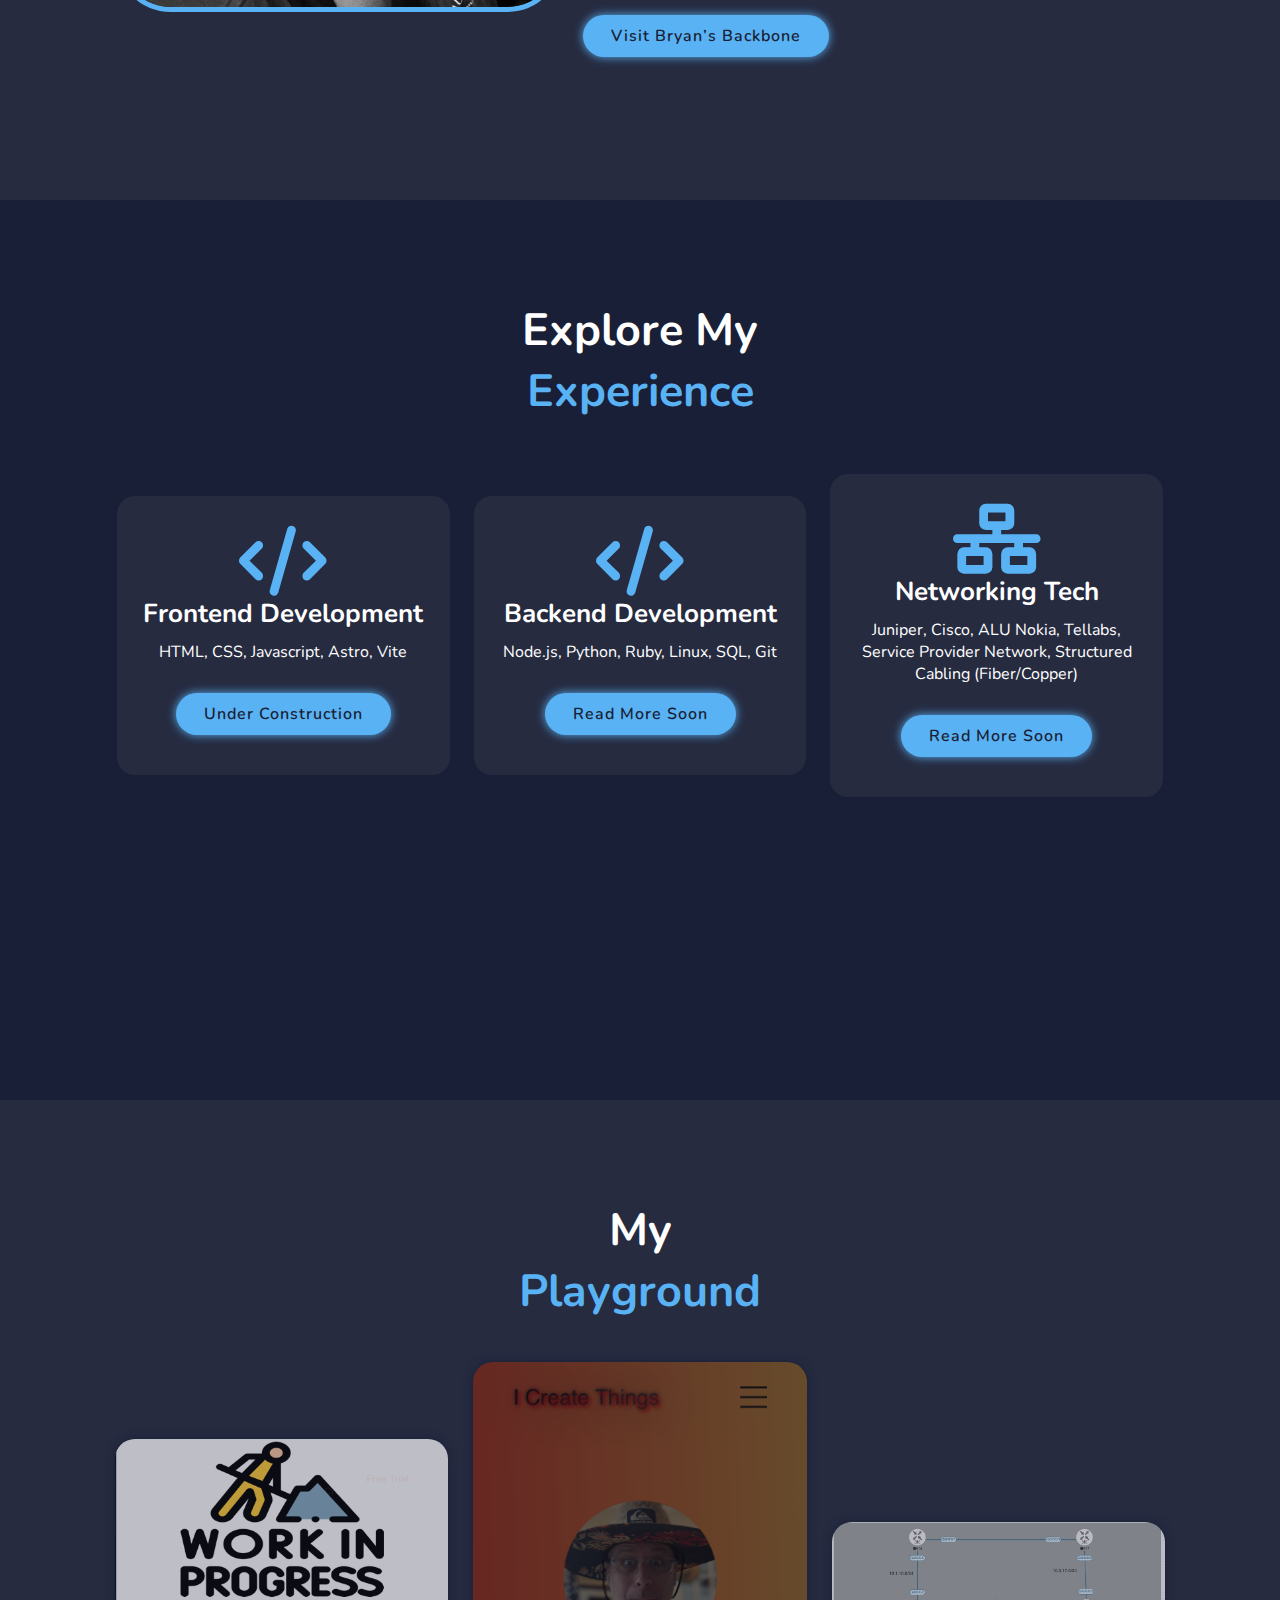
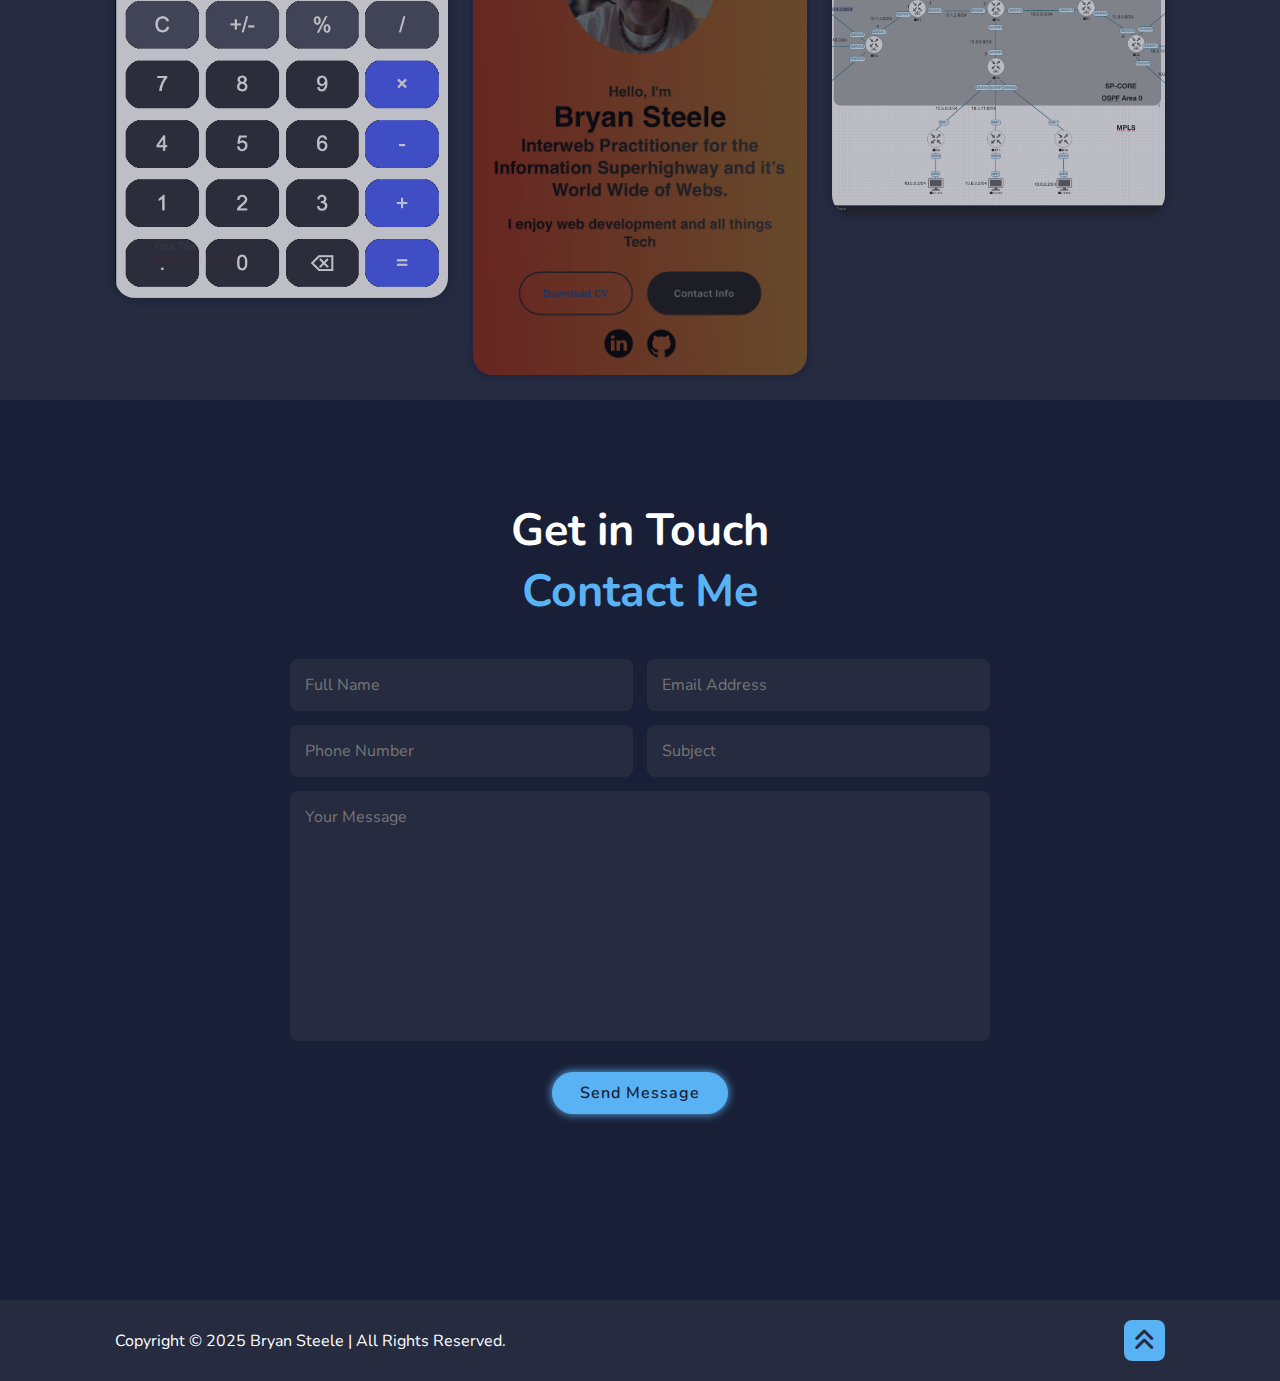
==== commit 05f739e9: "*" ====
--- a/index.html
+++ b/index.html
@@ -11,7 +11,9 @@
   <body>
     <!-- HEADER SECTION -->
     <header class="header">
-      <a href="#" class="logo">I Create Things</a>
+        <a href="index.html" class="logo-link">
+            <img src="assets/svg.png" alt="Bryan’s Backbone Logo" width="40" height="40">
+          </a>
 
       <i class="fa-solid fa-bars" id="menu-icon"></i>
 
--- a/style.css
+++ b/style.css
@@ -46,12 +46,23 @@
   z-index: 100;
 }
 
-.logo {
+/* .logo {
   font-size: 2.5rem;
   color: var(--text-color);
   font-weight: 700;
   cursor: default;
-}
+} */
+
+.logo-link {
+    display: inline-block;
+    transition: transform 0.2s ease-in-out;
+  }
+  
+  .logo-link:hover {
+    transform: scale(1.1);
+    filter: brightness(1.2);
+  }
+  
 
 .navbar a {
   font-size: 1.5rem;
@@ -392,6 +403,36 @@
   flex-wrap: wrap;
   padding: 2rem 9%;
   background: var(--bg-color);
+}
+/* ------------------------------------------- */
+
+/* FRONTEND EXPERIENCE PAGE */
+.frontend {
+  display: flex;
+  justify-content: center;
+  align-items: center;
+  gap: 2rem;
+  background: var(--snd-bg-color);
+}
+
+.frontend-img img {
+  width: 35vw;
+  border-radius: 12.5%;
+  border: 5px solid var(--main-color);
+}
+
+.frontend-content h2 {
+  text-align: left;
+  line-height: 1.2;
+}
+
+.frontend-content h3 {
+  font-size: 2.6rem;
+}
+
+.frontend-content p {
+  font-size: 1.6rem;
+  margin: 2rem 0 3rem;
 }
 /* ------------------------------------------- */
 
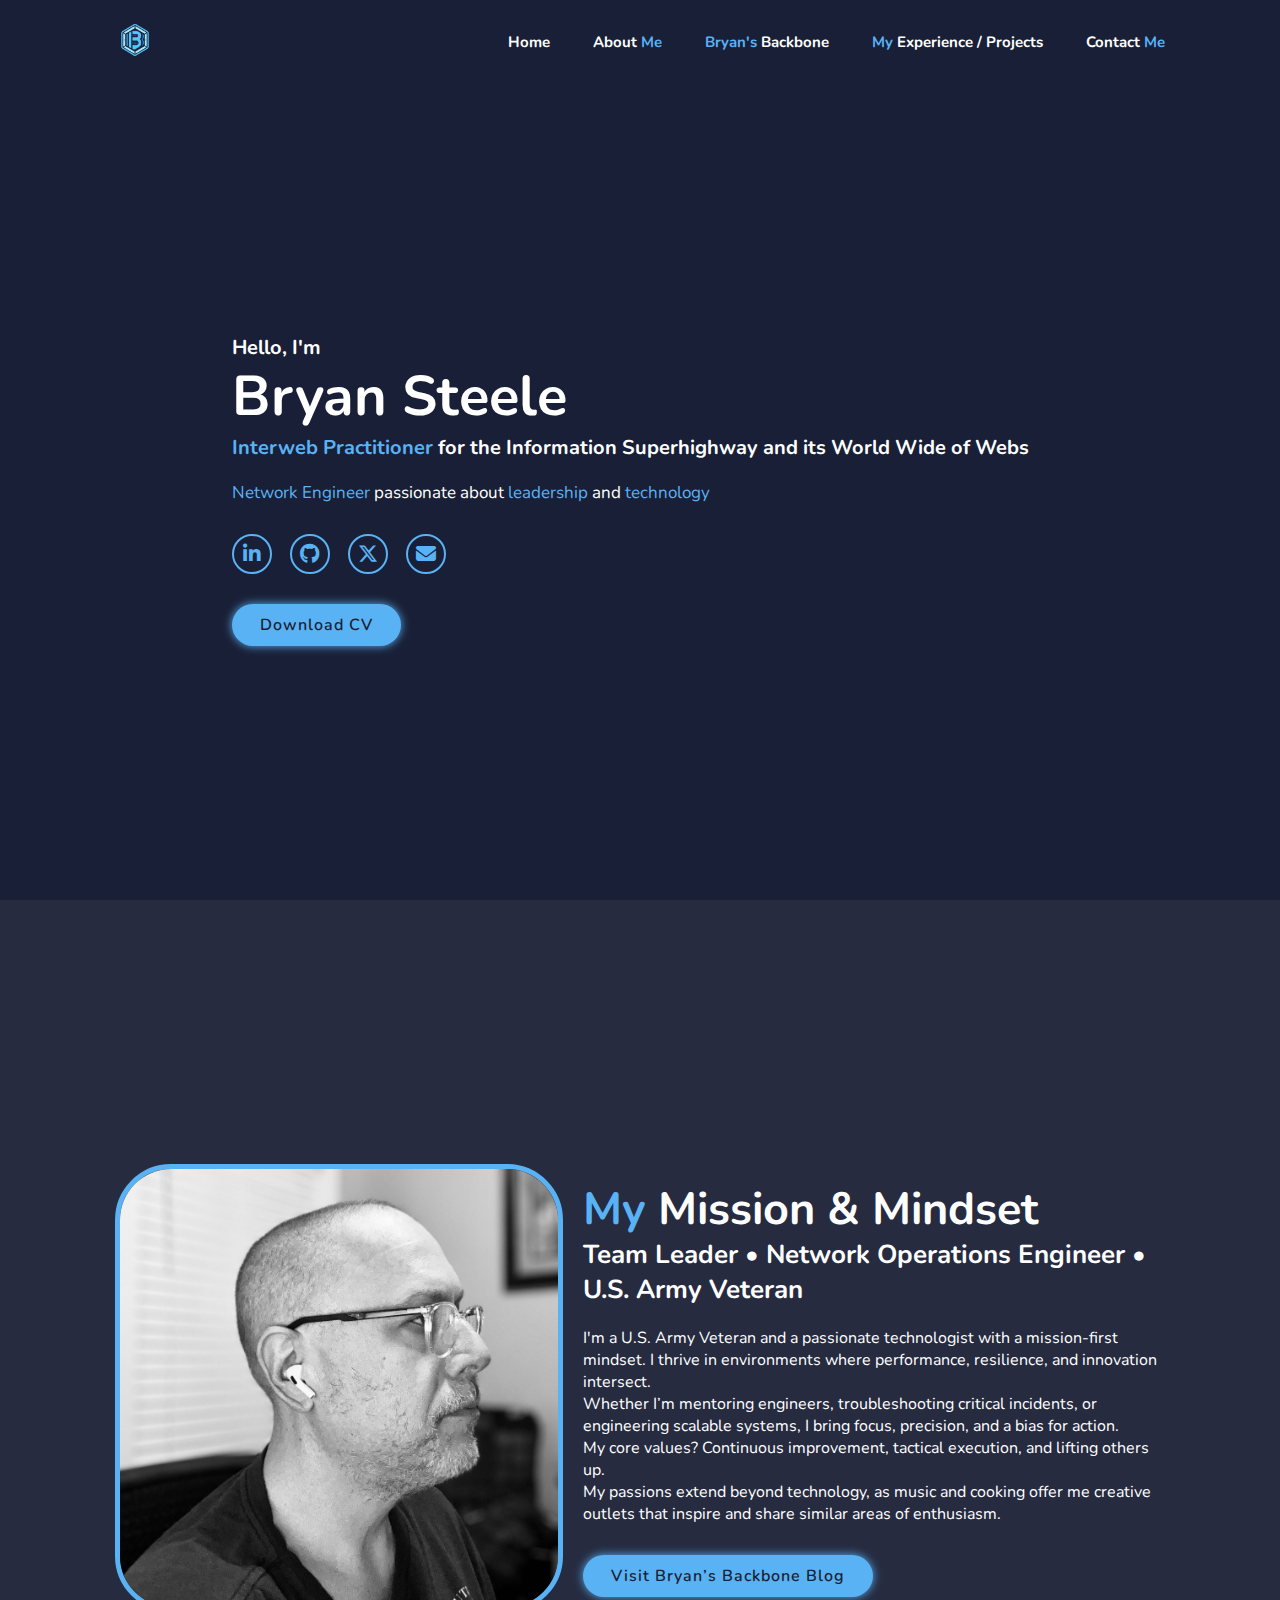
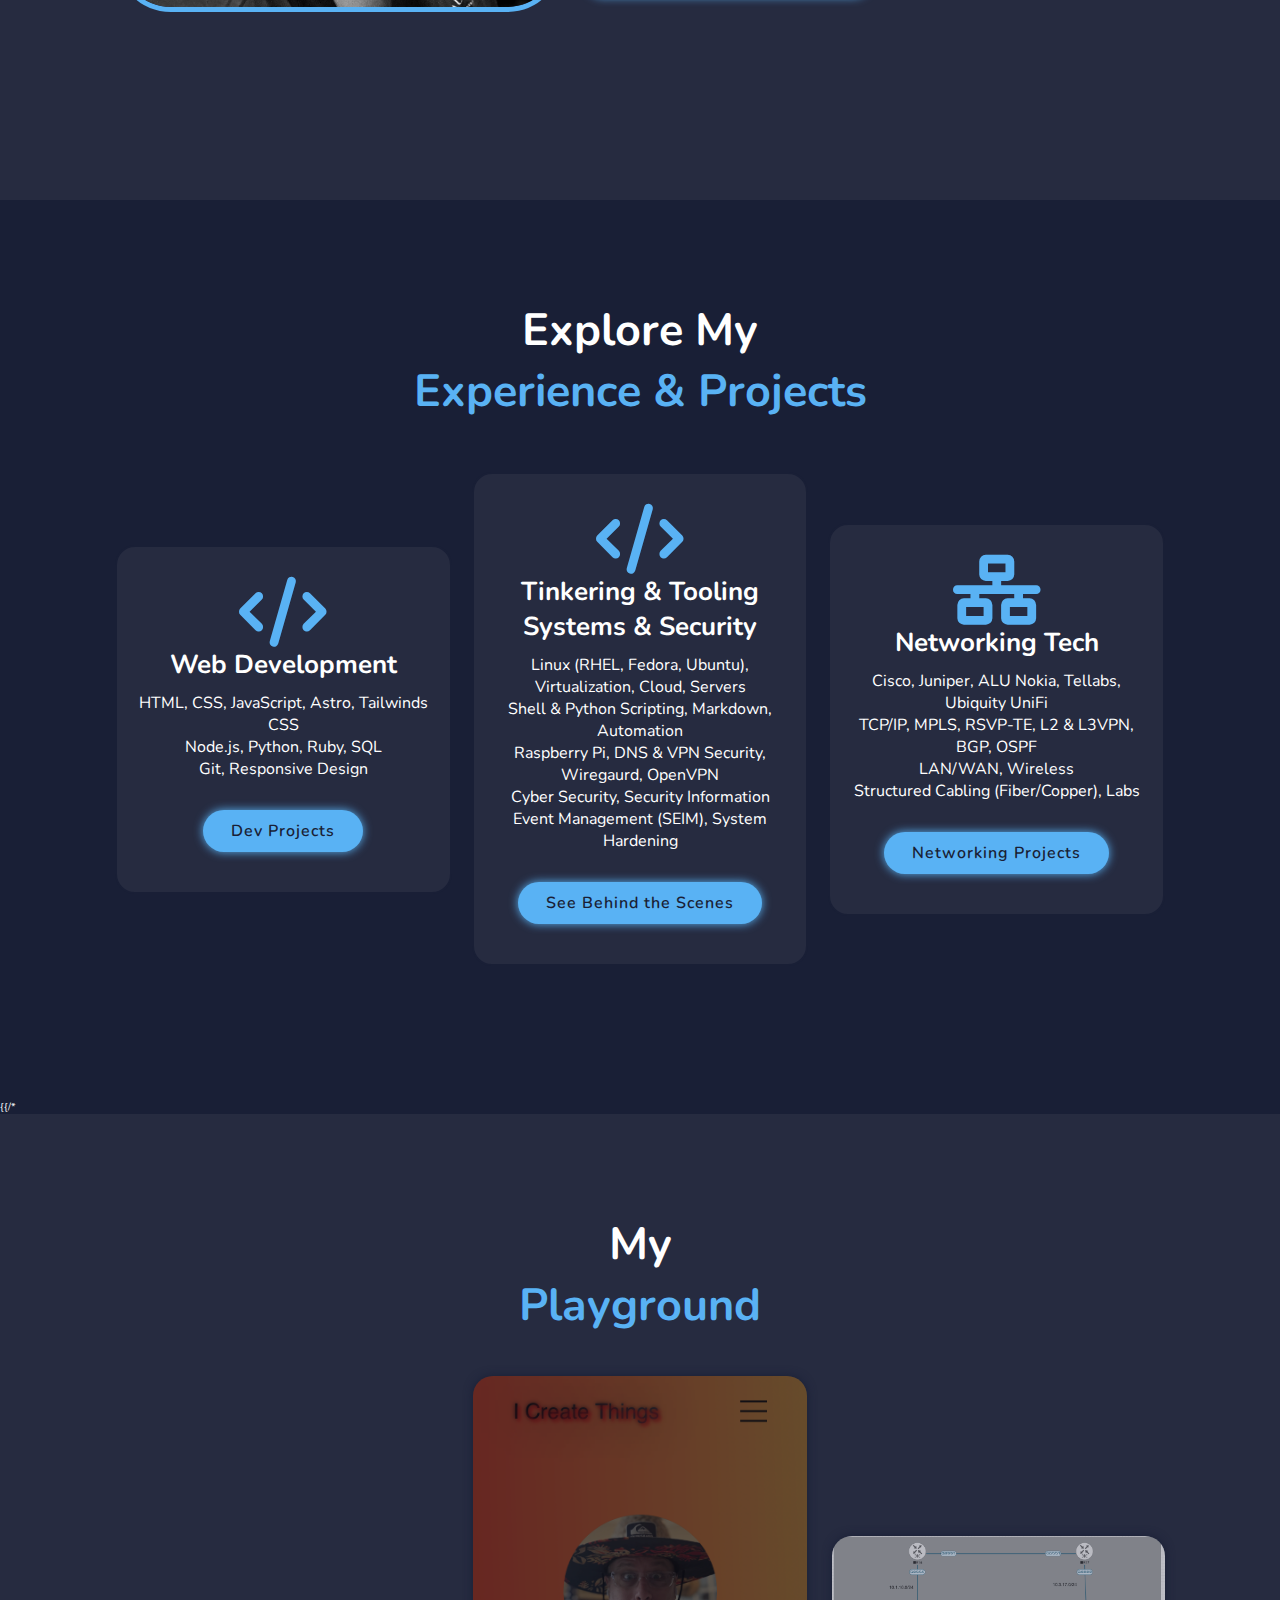
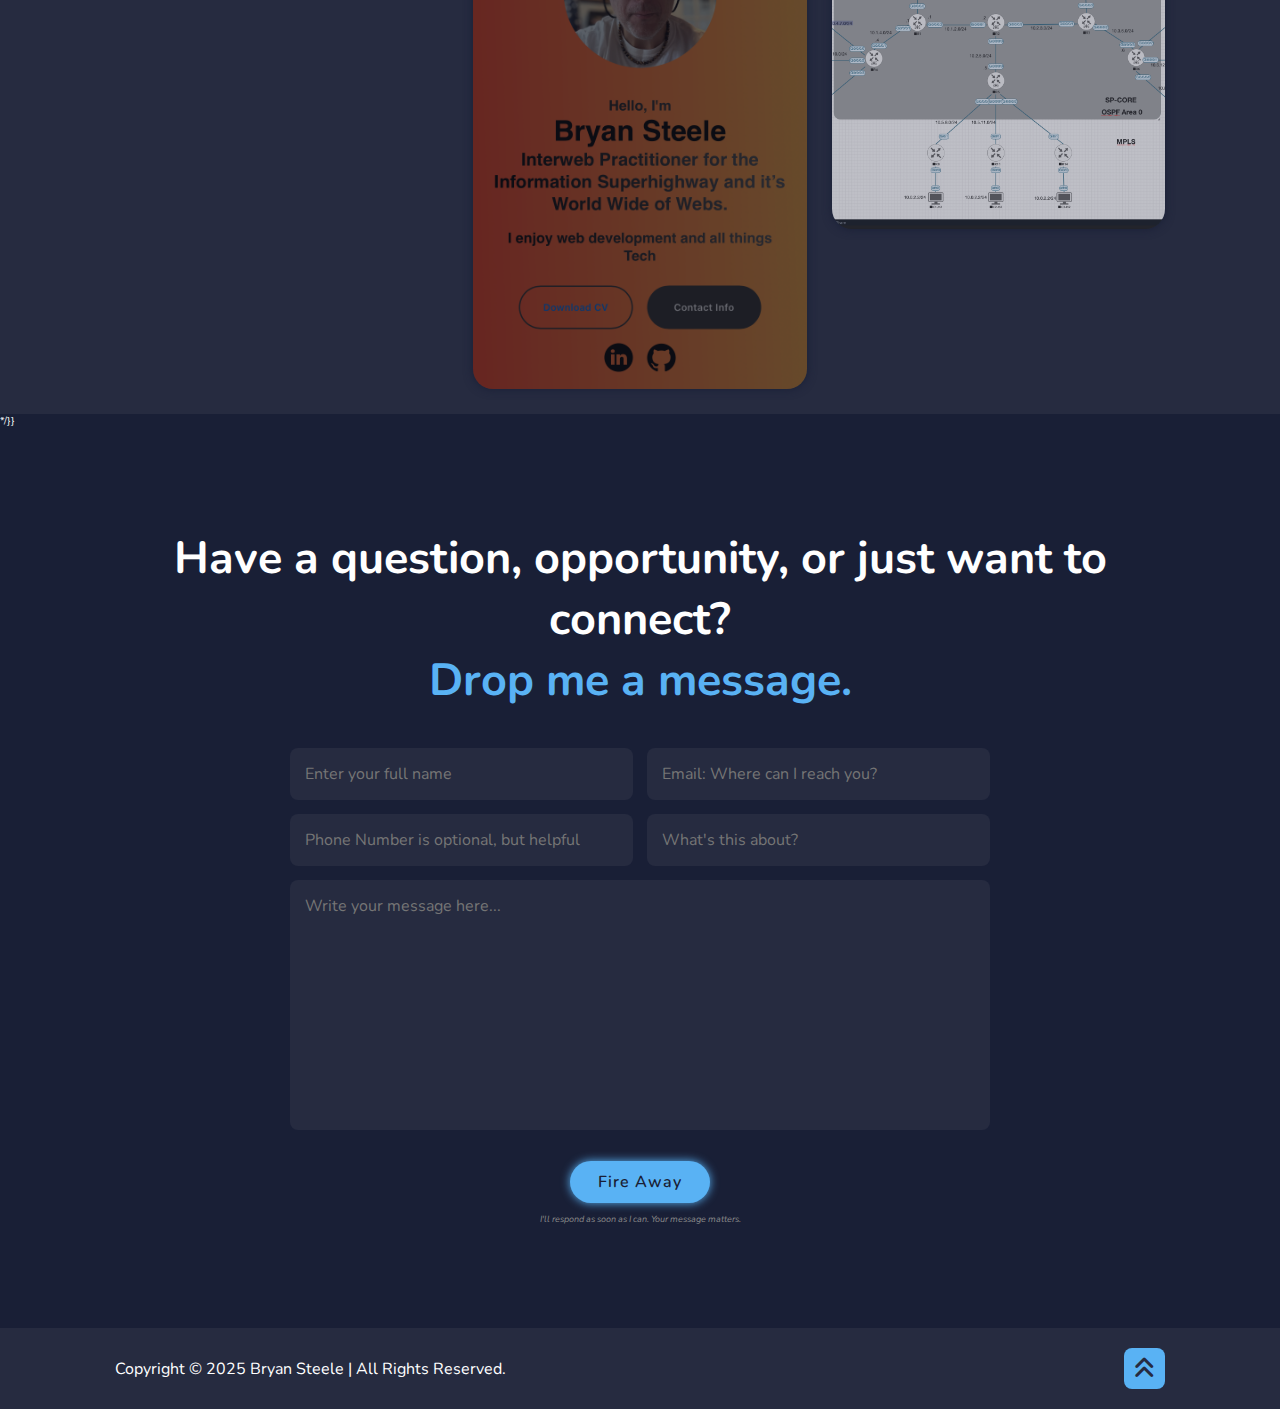
==== commit 07687304: "*" ====
--- a/index.html
+++ b/index.html
@@ -61,48 +61,51 @@
       </div>
 
       <div class="about-content">
-        <h2 class="heading">Get to Know More <span>About Me</span></h2>
+        <h2 class="heading"><span>My</span> Mission & Mindset</h2>
         <h3>Team Leader • Network Operations Engineer • U.S. Army Veteran</h3>
         <p>
-          With over a decade of technical and leadership experience, I specialize in optimizing infrastructure, strengthening security posture, and empowering teams to excel. <br />
+            I'm a U.S. Army Veteran and a passionate technologist with a mission-first mindset. I thrive in environments where performance, resilience, and innovation intersect. <br> Whether I’m mentoring engineers, troubleshooting critical incidents, or engineering scalable systems, I bring focus, precision, and a bias for action. <br> My core values? Continuous improvement, tactical execution, and lifting others up. <br>
+            My passions extend beyond technology, as music and cooking offer me creative outlets that inspire and share similar areas of enthusiasm.
+
+            <!--  With over a decade of technical and leadership experience, I specialize in optimizing infrastructure, strengthening security posture, and empowering teams to excel. <br />
           I'm a U.S. Army Veteran and a passionate technologist with a mission-first mindset. I thrive in environments where performance, resilience, and innovation intersect. Whether I’m mentoring engineers, troubleshooting critical incidents, or engineering scalable systems, I bring focus, precision, and a bias for action. <br />
-          My core values? Continuous improvement, tactical execution, and lifting others up. Outside of tech, I recharge through music and cooking—two other crafts that demand both discipline and creativity. <br />
+          My core values? Continuous improvement, tactical execution, and lifting others up. <br> Outside of tech, I recharge through music and cooking—two other crafts that demand both discipline and creativity. <br />
           > 🛠️ Linux • Networking • Cloud • Automation • Security <br />
-          > 🎯 Problem Solver • Mentor • Builder
+          > 🎯 Troubleshooter • Problem Solver • Mentor • Builder  -->
         </p>
-        <a href="https://blog.brysteele.com" target="b" class="btn">Visit Bryan’s Backbone</a>
+        <a href="https://blog.brysteele.com" target="b" class="btn">Visit Bryan’s Backbone Blog</a>
       </div>
     </section>
 
-    <!-- EXPERIENCE SECTION -->
+    <!-- EXPERIENCE & PROJECTS SECTION -->
     <section class="experience" id="experience">
-      <h2 class="heading">Explore My<br /><span>Experience</span></h2>
+      <h2 class="heading">Explore My<br /><span>Experience & Projects</span></h2>
 
       <div class="experience-container">
         <div class="experience-box">
           <i class="fa-solid fa-code"></i>
-          <h3>Frontend Development</h3>
-          <p>HTML, CSS, Javascript, Astro, Vite</p>
-          <a href="/pages/frontend.html" class="btn">Under Construction</a>
+          <h3>Web Development</h3>
+          <p>HTML, CSS, JavaScript, Astro, Tailwinds CSS <br> Node.js, Python, Ruby, SQL <br> Git, Responsive Design</p>
+          <a href="/pages/web-development.html" class="btn">Dev Projects</a>
         </div>
 
         <div class="experience-box">
           <i class="fa-solid fa-code"></i>
-          <h3>Backend Development</h3>
-          <p>Node.js, Python, Ruby, Linux, SQL, Git</p>
-          <a href="#" class="btn">Read More Soon</a>
+          <h3>Tinkering & Tooling <br> Systems & Security</h3>
+          <p>Linux (RHEL, Fedora, Ubuntu), Virtualization, Cloud, Servers <br> Shell & Python Scripting, Markdown, Automation <br> Raspberry Pi, DNS & VPN Security, Wiregaurd, OpenVPN<br> Cyber Security, Security Information Event Management (SEIM), System Hardening</p>
+          <a href="/pages/tinkering.html" class="btn">See Behind the Scenes</a>
         </div>
 
         <div class="experience-box">
           <i class="fa-solid fa-network-wired"></i>
           <h3>Networking Tech</h3>
-          <p>Juniper, Cisco, ALU Nokia, Tellabs, Service Provider Network, Structured Cabling (Fiber/Copper)</p>
-          <a href="https://www.linkedin.com/posts/iambryansteele_eveng-cisco-asr9k-activity-7298929834230009856-swyP?utm_source=share&utm_medium=member_desktop&rcm=ACoAACqLrXEBtkIvbQt96j1Z019Lc42cj8vH5Dw" class="btn">Read More Soon</a>
+          <p>Cisco, Juniper, ALU Nokia, Tellabs, Ubiquity UniFi<br> TCP/IP, MPLS, RSVP-TE, L2 & L3VPN, BGP, OSPF <br> LAN/WAN, Wireless <br> Structured Cabling (Fiber/Copper), Labs</p>
+          <a href="/pages/network.html" class="btn">Networking Projects</a>
         </div>
       </div>
     </section>
 
-    <!-- PROJECTS SECTION -->
+    {{/*  <!-- PROJECTS SECTION -->
     <section class="project" id="project">
       <h2 class="heading">My<br /><span>Playground</span></h2>
 
@@ -140,28 +143,30 @@
           </div>
         </div>
       </div>
-    </section>
+    </section>  */}}
 
     <!-- CONTACT SECTION -->
     <section class="contact" id="contact">
-      <h2 class="heading">Get in Touch<br /><span>Contact Me</span></h2>
+      <h2 class="heading">Have a question, opportunity, or just want to connect?<br /><span>Drop me a message.</span></h2>
 
       <form action="https://formsubmit.co/hello@brysteele.com" method="POST" enctype="multipart/form-data">
         <div class="input-box">
-          <input type="text" name="name" placeholder="Full Name" required />
-          <input type="email" name="email" placeholder="Email Address" required />
+          <input type="text" name="name" placeholder="Enter your full name" required />
+          <input type="email" name="email" placeholder="Email: Where can I reach you?" required />
         </div>
 
         <div class="input-box">
-          <input type="text" pattern="[0-9]+([-\,][0-9]+)?" name="number" placeholder="Phone Number" />
-          <input type="text" name="_subject" placeholder="Subject" />
+          <input type="text" pattern="[0-9]+([-\,][0-9]+)?" name="number" placeholder="Phone Number is optional, but helpful" />
+          <input type="text" name="_subject" placeholder="What's this about?" />
         </div>
 
         <input type="hidden" name="_template" value="table" />
         <input type="hidden" name="_next" value="https://brysteele.com/pages/thank-you.html" />
-        <textarea type="text" name="message" id="" cols="30" rows="10" placeholder="Your Message"></textarea>
-        <input type="submit" value="Send Message" class="btn" />
+        <textarea type="text" name="message" id="" cols="30" rows="10" placeholder="Write your message here..."></textarea>
+        <input type="submit" value="Fire Away" class="btn" />
+        <p class="form-note">I'll respond as soon as I can. Your message matters.</p>
       </form>
+
     </section>
 
     <!-- FOOTER SECTION -->
--- a/style.css
+++ b/style.css
@@ -246,6 +246,22 @@
   margin: 1rem 0 3rem;
 }
 
+.back-button {
+    background-color: #59b2f4;
+    color: white;
+    padding: 0.6rem 1.2rem;
+    border: none;
+    border-radius: 8px;
+    cursor: pointer;
+    font-size: 1rem;
+    transition: background-color 0.2s ease;
+  }
+  
+  .back-button:hover {
+    background-color: #3d99dc;
+  }
+  
+
 .project {
   background: var(--snd-bg-color);
 }
@@ -367,6 +383,15 @@
   cursor: pointer;
 }
 
+.form-note {
+    margin-top: 1rem;
+    font-size: 0.9rem;
+    color: #8a8a8a; /* light gray */
+    text-align: center;
+    font-style: italic;
+  }
+
+
 /* THANK YOU PAGE */
 .thank-you {
   display: flex;
@@ -462,6 +487,9 @@
 .footer-iconTop a:hover,
 .footer-iconTop a:focus-visible {
   box-shadow: 0 0 4rem var(--main-color);
+  background-color: #59b2f4;
+  transform: scale(1.1);
+  transition: 0.2s ease;
 }
 
 .footer-iconTop a i {
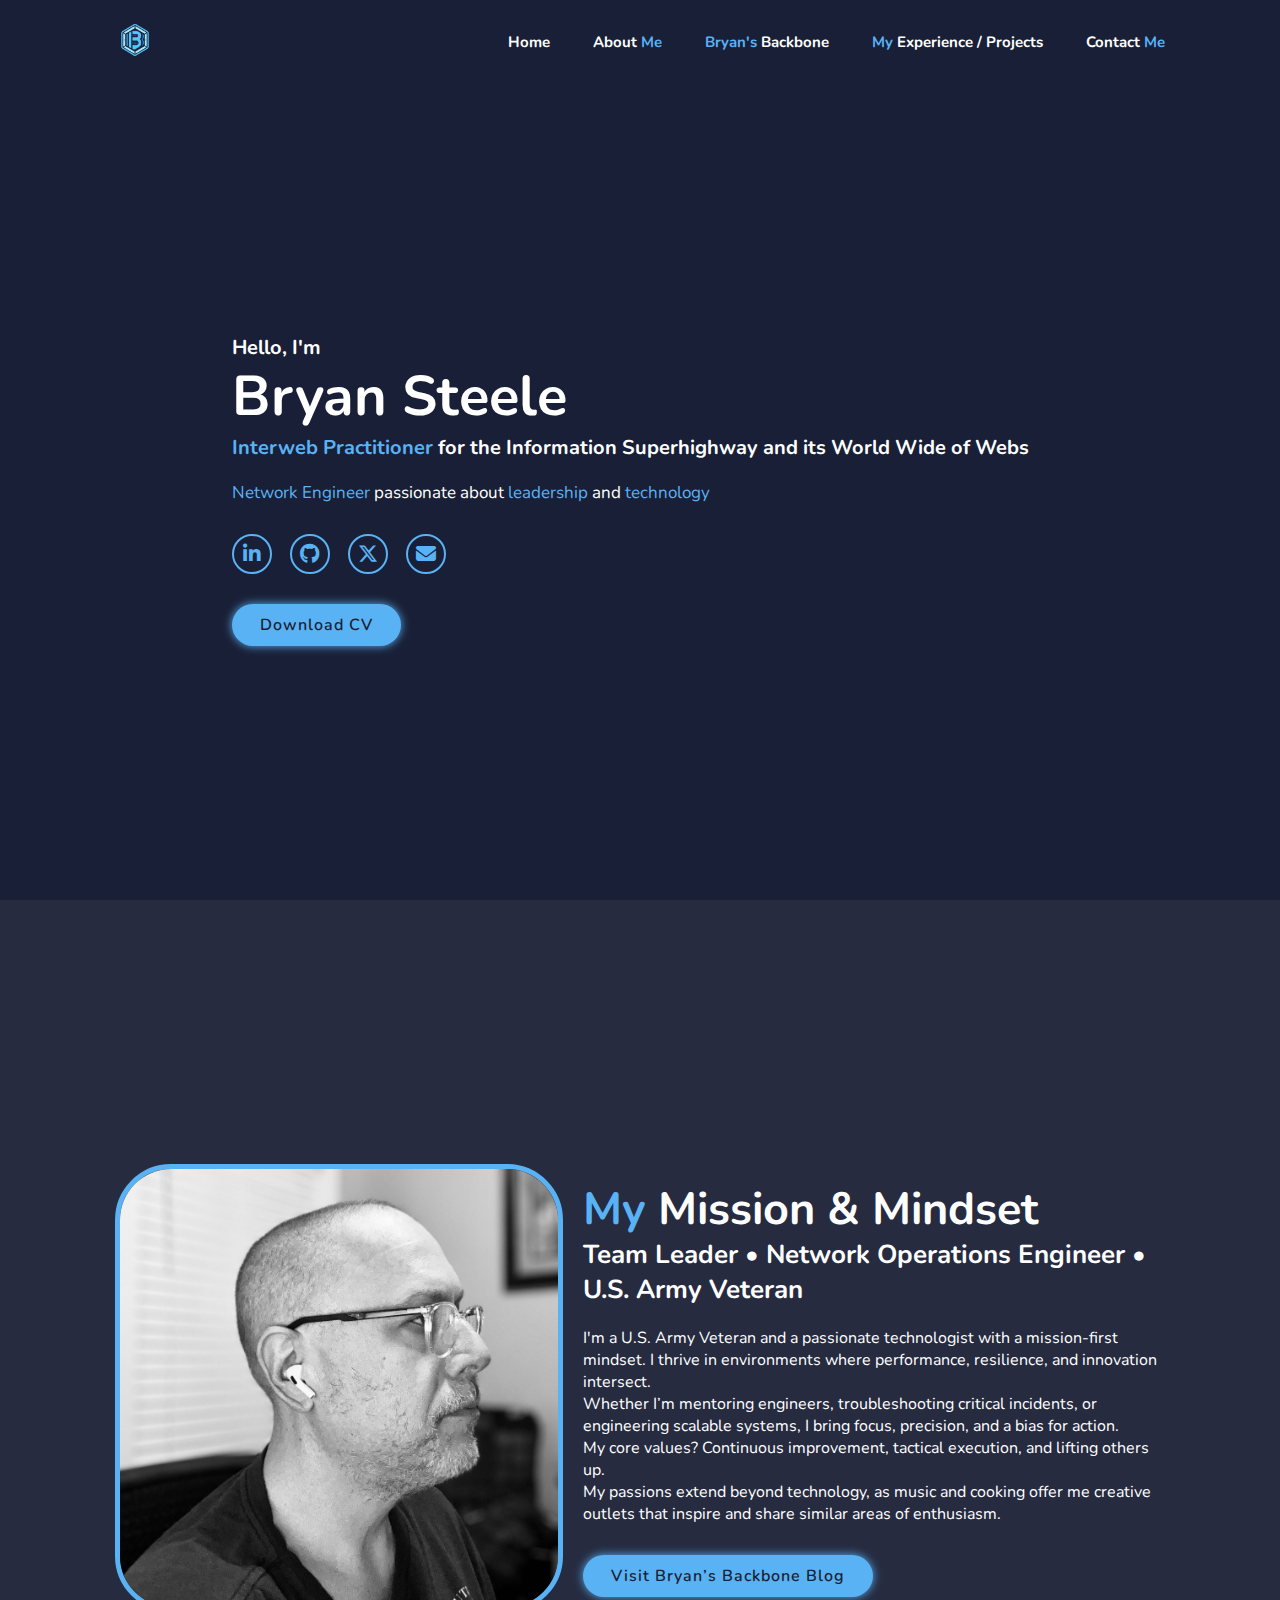
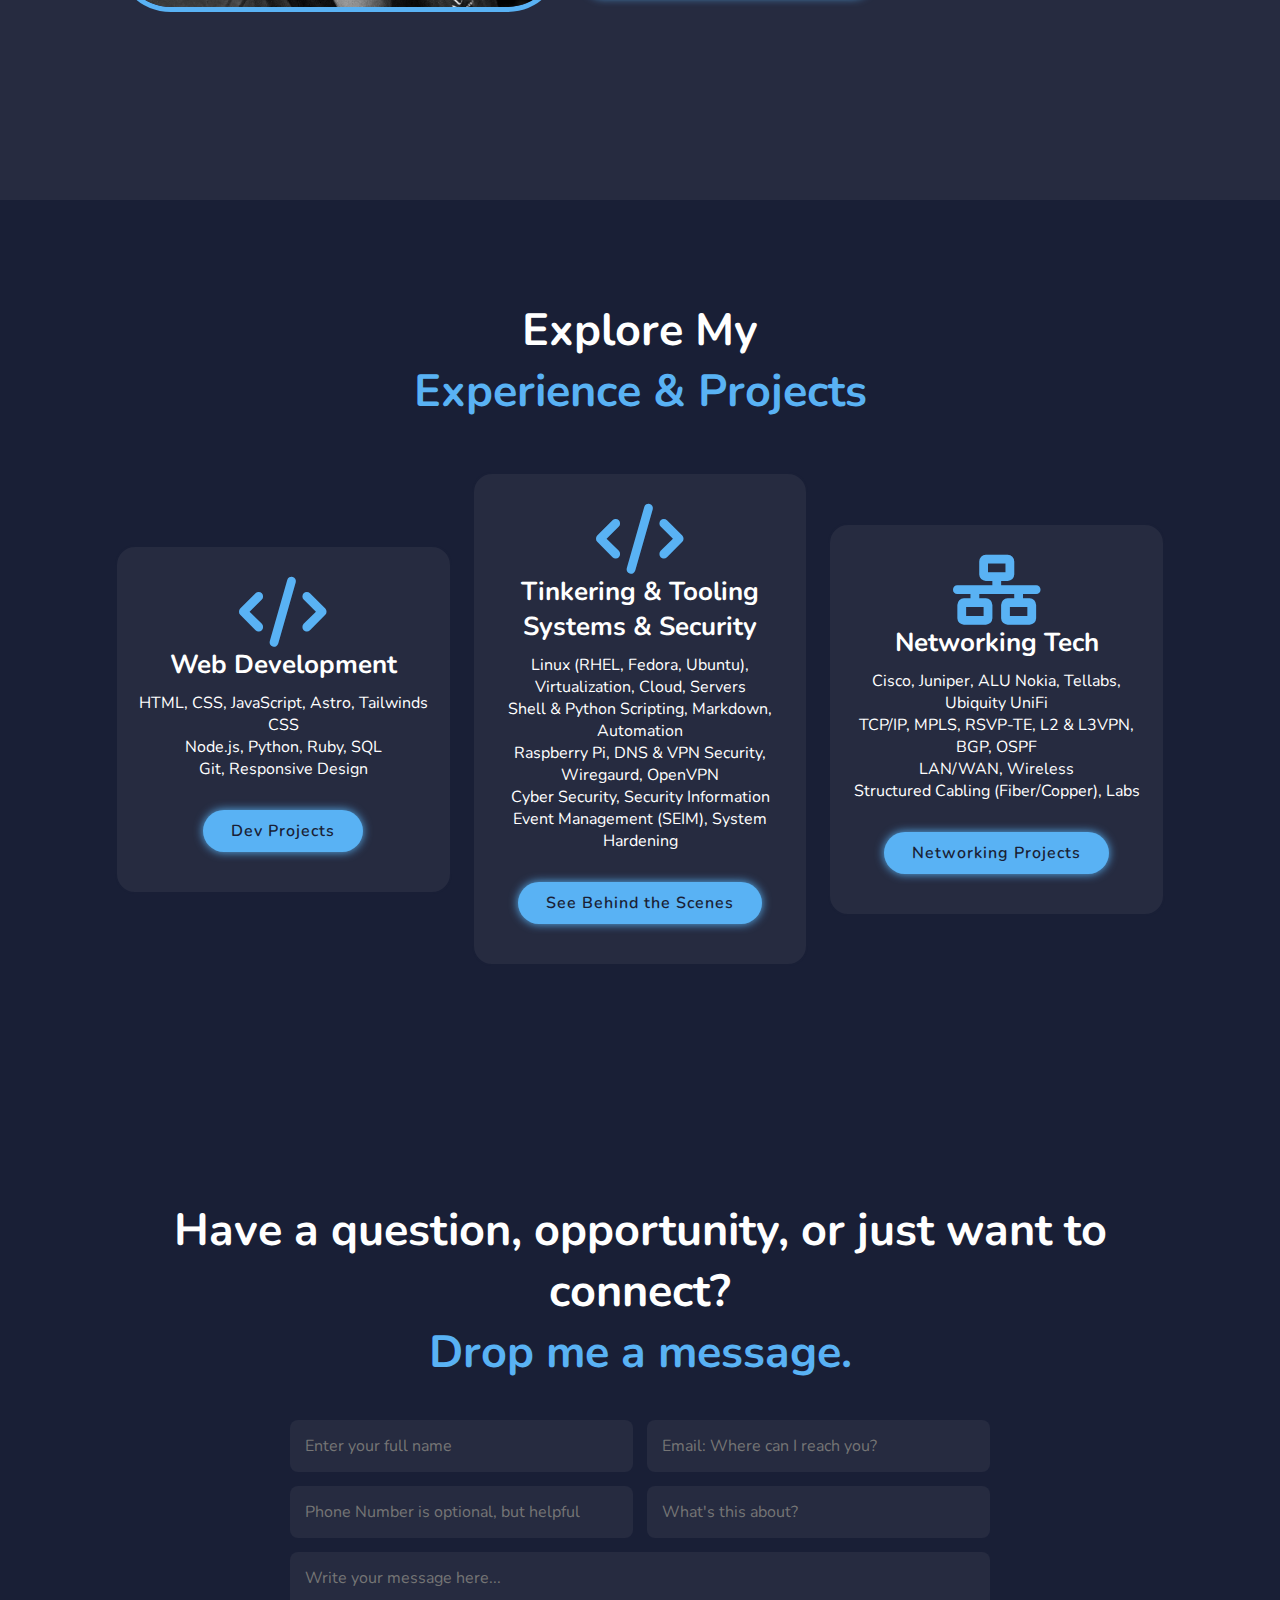
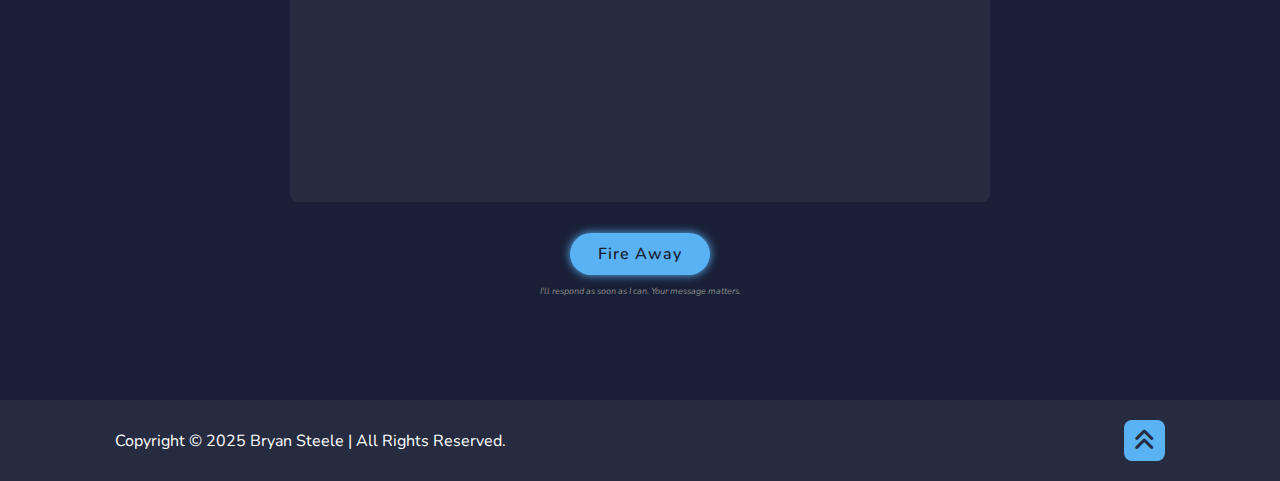
==== commit 6c459cd5: "*" ====
--- a/index.html
+++ b/index.html
@@ -105,7 +105,9 @@
       </div>
     </section>
 
-    {{/*  <!-- PROJECTS SECTION -->
+    
+     <!-- PROJECTS SECTION -->
+     <!-- 
     <section class="project" id="project">
       <h2 class="heading">My<br /><span>Playground</span></h2>
 
@@ -126,7 +128,7 @@
           <div class="project-layer">
             <h4>Security Audit</h4>
             <p><br />Ficticious Toy Company</p>
-            <!-- <a href="https://steeleportfolioexample.netlify.app/" target="_blank"><i class="fa-solid fa-arrow-up-right-from-square"></i></a> -->
+            <a href="https://steeleportfolioexample.netlify.app/" target="_blank"><i class="fa-solid fa-arrow-up-right-from-square"></i></a> 
             <p><br />GITHUB</p>
             <a href="https://github.com/bryansteele/security-audit-ficticious-company" target="_blank"><i class="fa-solid fa-arrow-up-right-from-square"></i></a>
           </div>
@@ -137,13 +139,13 @@
           <div class="project-layer">
             <h4>MPLS LAB</h4>
             <p><br />Building a Service Provider MPLS Lab with EVE-NG<br />BGP, MPLS, LDP, VPN, VRF <br />Cisco ASR9k, IOS-XR, Juniper MX</p>
-            <!-- <a href="https://bryan2cv.netlify.app" target="_blank"><i class="fa-solid fa-arrow-up-right-from-square"></i></a> -->
+            <a href="https://bryan2cv.netlify.app" target="_blank"><i class="fa-solid fa-arrow-up-right-from-square"></i></a> 
             <p><br />Follow Progress on Linkedin</p>
             <a href="https://www.linkedin.com/posts/iambryansteele_eveng-cisco-asr9k-activity-7298929834230009856-swyP?utm_source=share&utm_medium=member_desktop&rcm=ACoAACqLrXEBtkIvbQt96j1Z019Lc42cj8vH5Dw" target="_blank"><i class="fa-solid fa-arrow-up-right-from-square"></i></a>
           </div>
         </div>
       </div>
-    </section>  */}}
+    </section> -->
 
     <!-- CONTACT SECTION -->
     <section class="contact" id="contact">
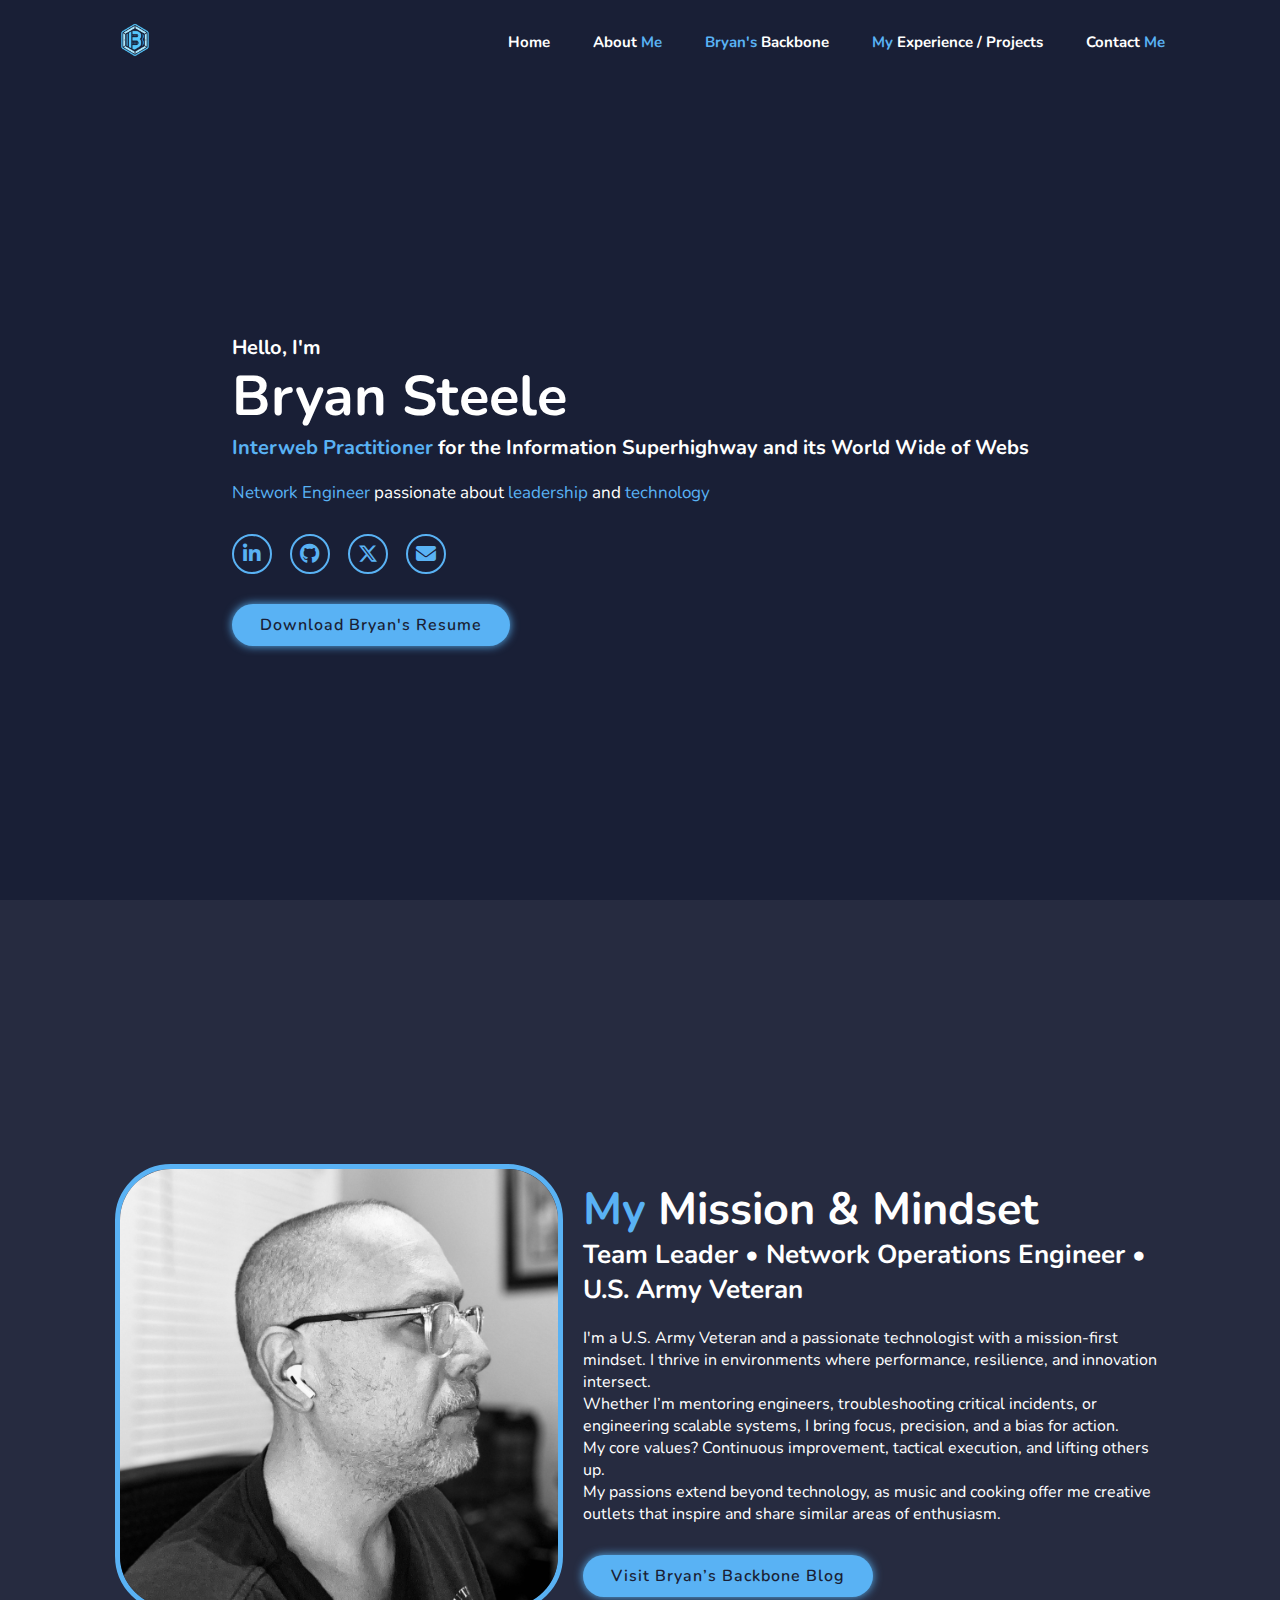
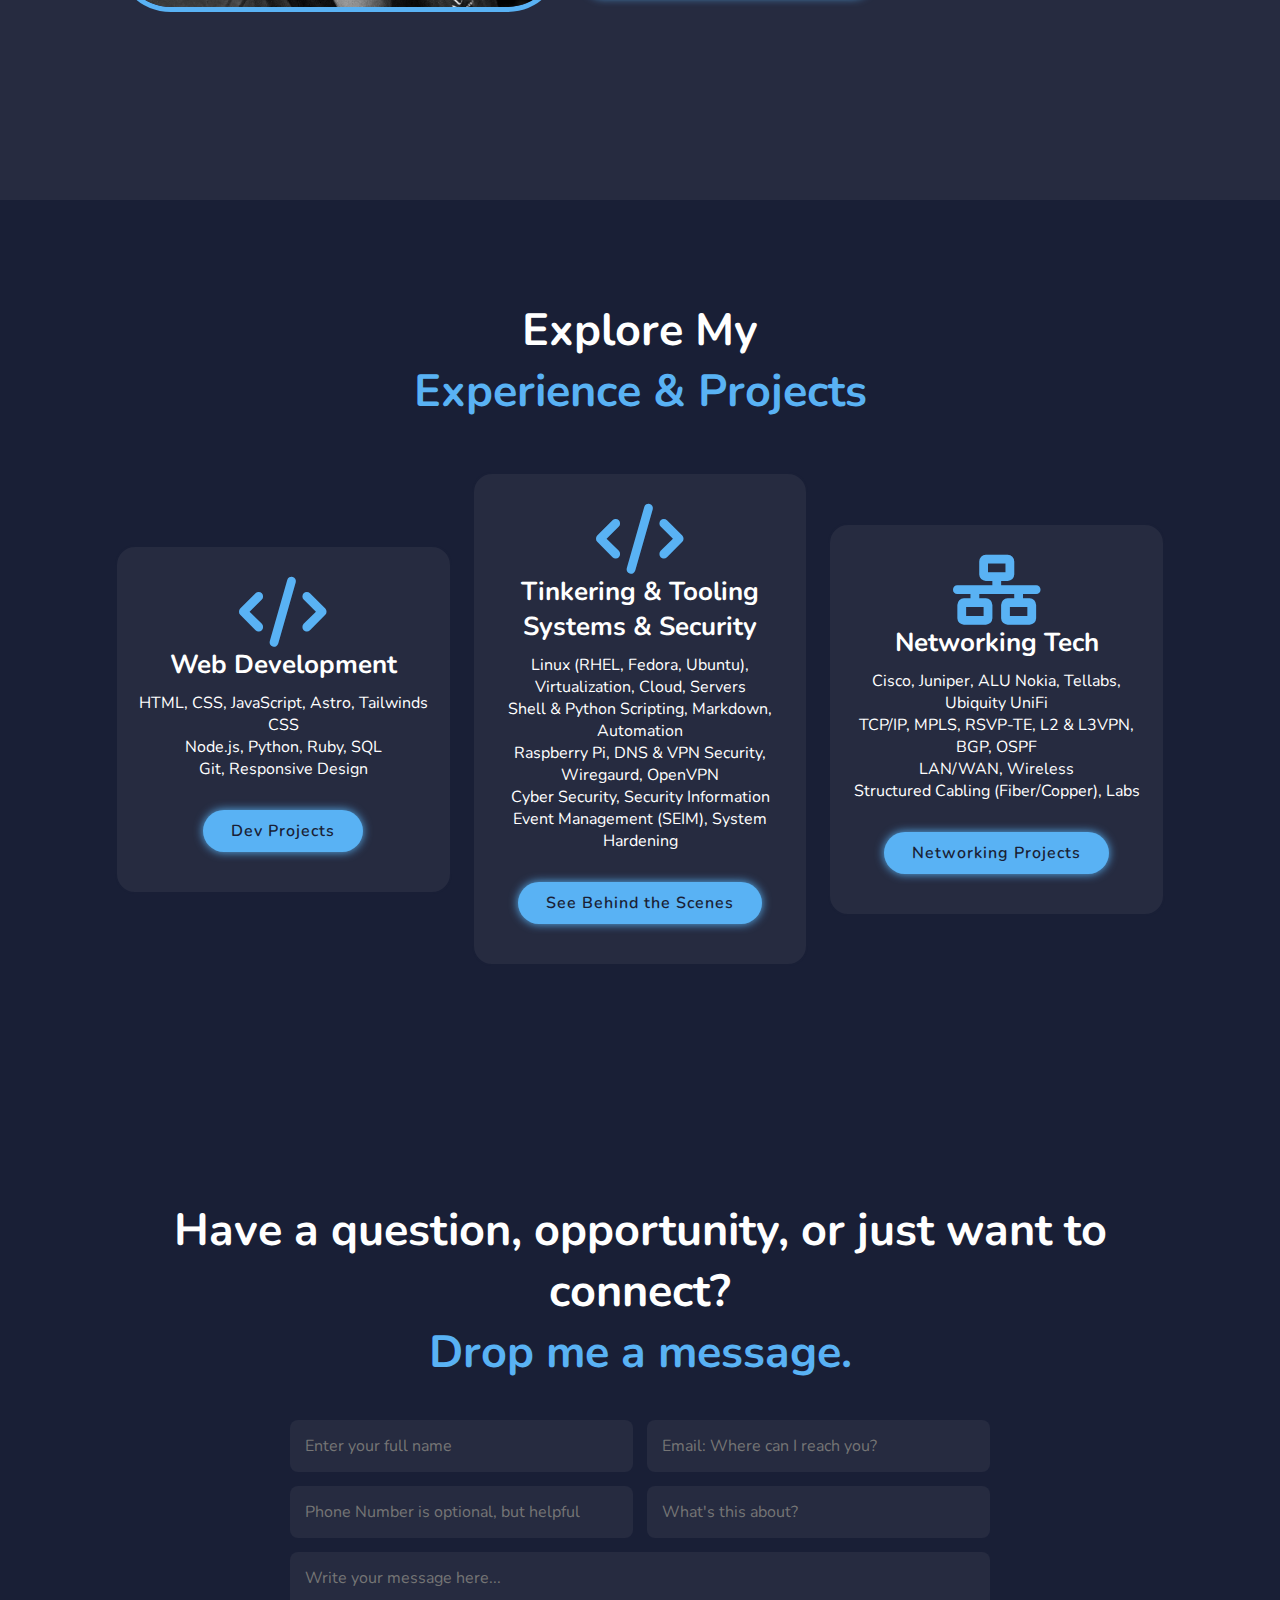
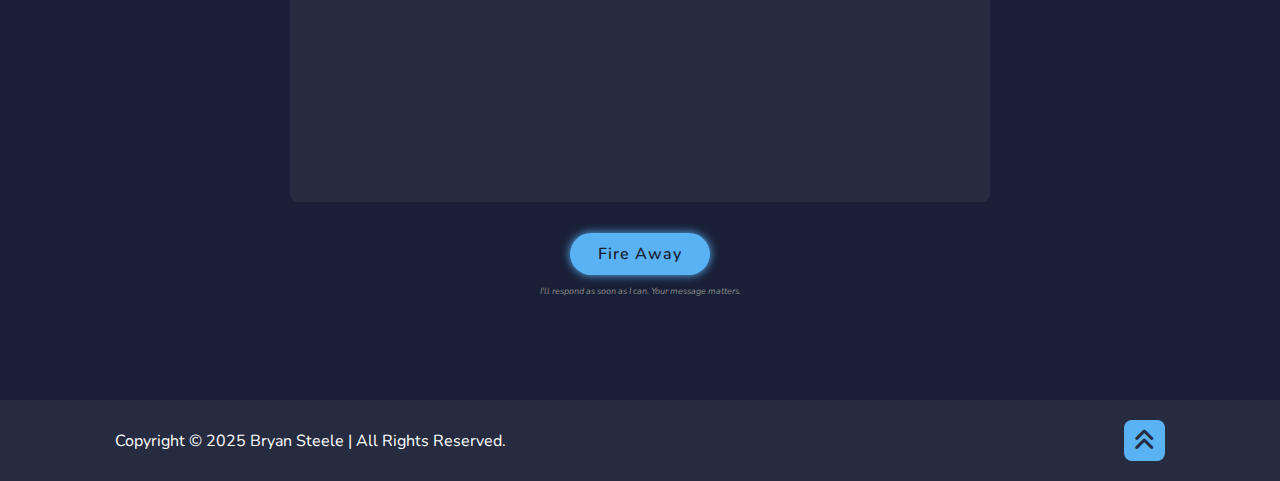
==== commit 75b40090: "Update index.html" ====
--- a/index.html
+++ b/index.html
@@ -46,7 +46,7 @@
           <a href="https://x.com/iambryansteele"><i class="fa-brands fa-x-twitter"></i></a>
           <a href="mailto:hello@brysteele.com"><i class="fa-solid fa-envelope"></i></a>
         </div>
-        <a href="https://bryan2cv.netlify.app/assets/cv.pdf" class="btn" target="Bryan's Resume PDF">Download CV</a>
+        <a href="https://brysteele-resume.netlify.app/assets/cv.pdf" class="btn" target="Bryan's Resume PDF">Download Bryan's Resume</a>
       </div>
 
       <div class="home-img">
